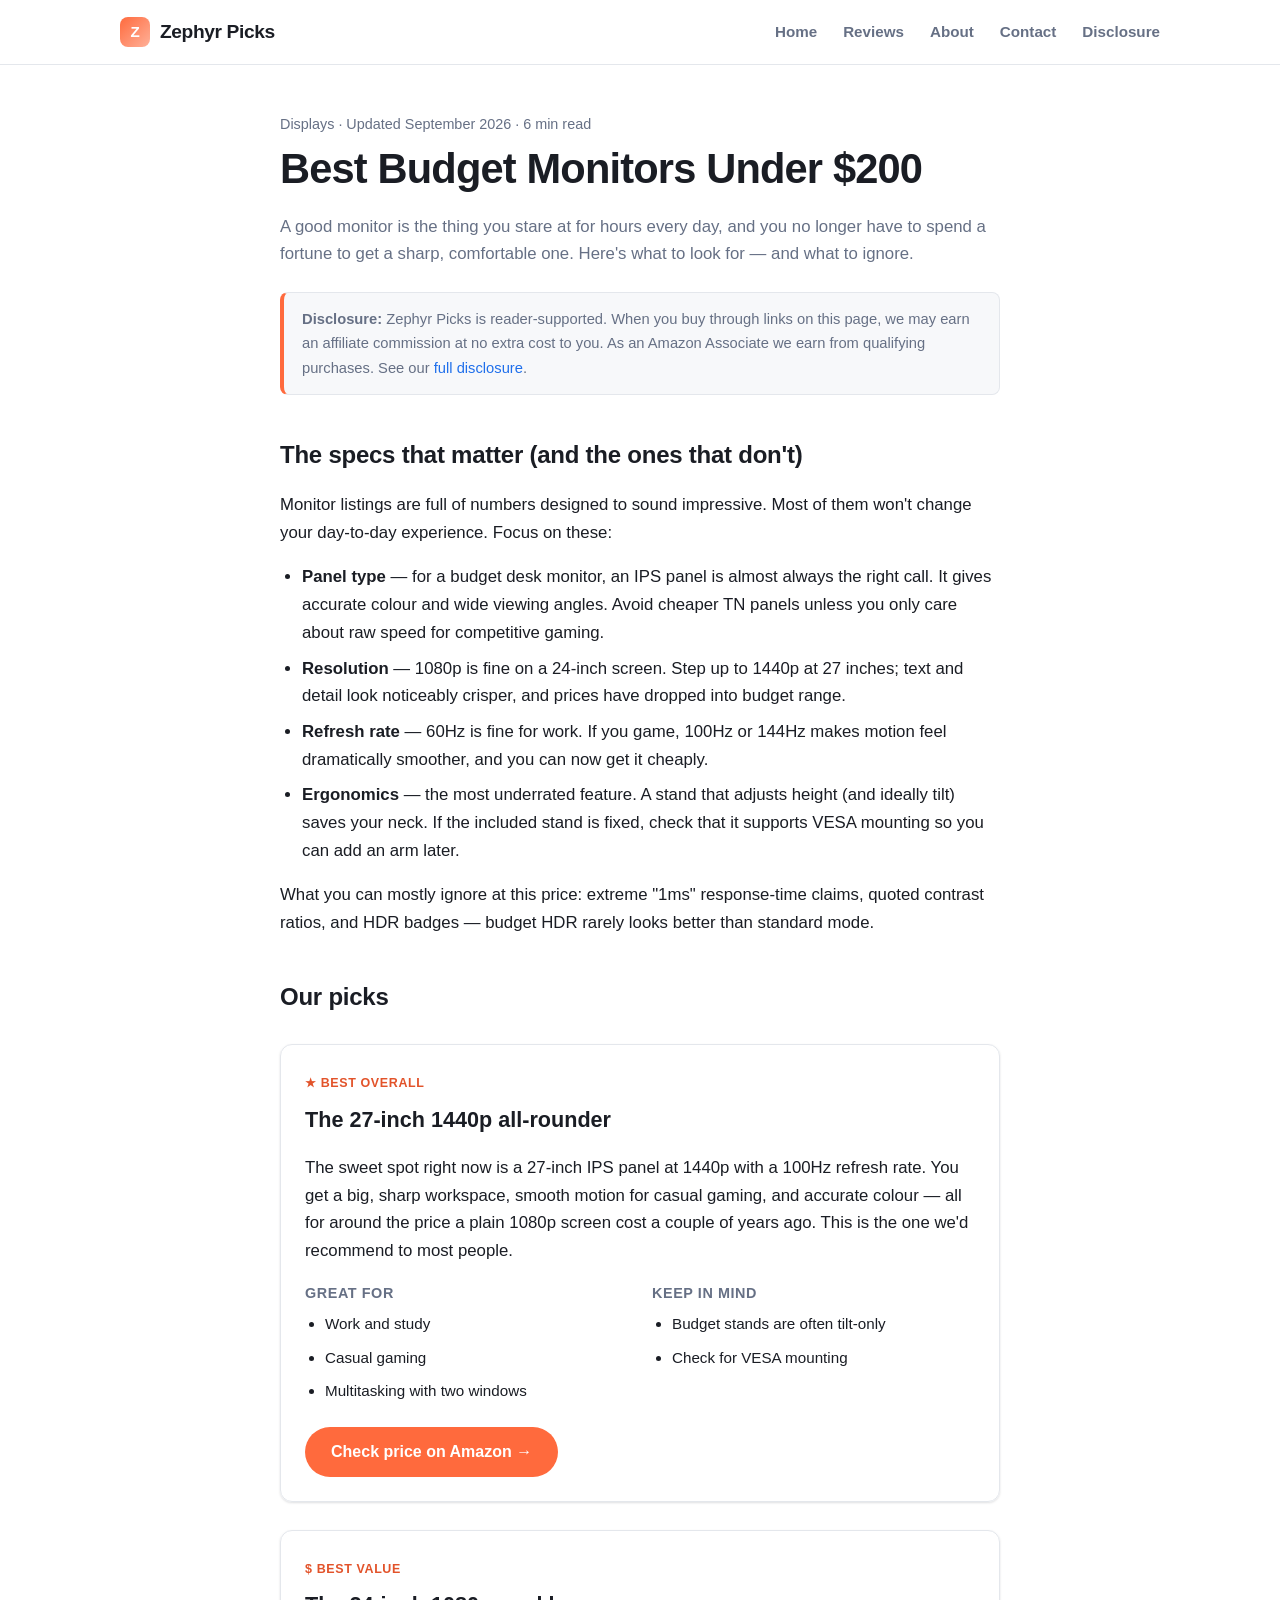
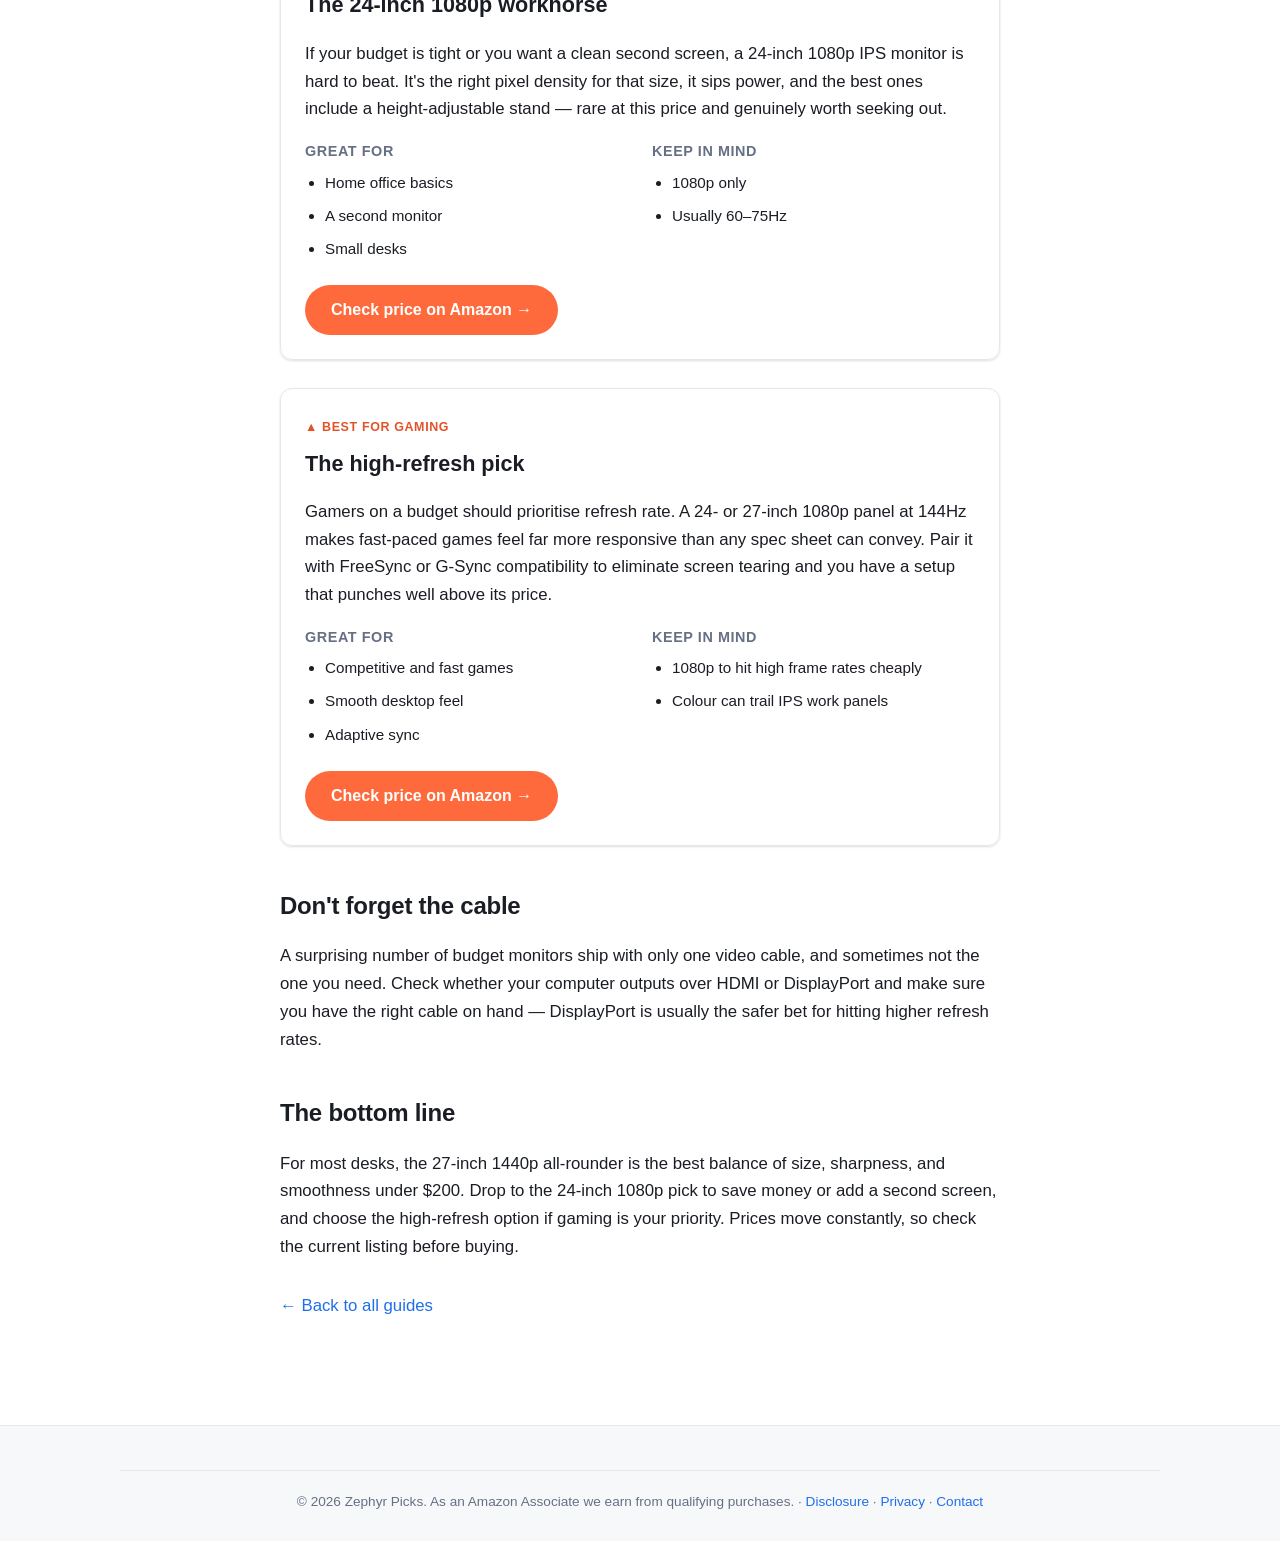
==== best-budget-monitors.html @ 958b2ff9 "Add best budget monitors guide under $200" ====
<!DOCTYPE html>
<html lang="en">
<head>
<meta charset="UTF-8">
<meta name="viewport" content="width=device-width, initial-scale=1.0">
<title>Best Budget Monitors Under $200 — Zephyr Picks</title>
<meta name="description" content="How to pick a budget monitor without regret: panel type, resolution, refresh rate, and ergonomics, plus a top pick, a value pick, and an upgrade pick.">
<link rel="stylesheet" href="style.css">
<link rel="icon" href="data:image/svg+xml,<svg xmlns='http://www.w3.org/2000/svg' viewBox='0 0 100 100'><rect width='100' height='100' rx='22' fill='%23ff6a3d'/><text x='50' y='70' font-size='60' text-anchor='middle' fill='white' font-family='sans-serif' font-weight='bold'>Z</text></svg>">
</head>
<body>
<header class="site-header">
  <div class="container nav">
    <a href="index.html" class="brand"><span class="logo">Z</span> Zephyr Picks</a>
    <button class="nav-toggle" aria-label="Menu" onclick="document.getElementById('nav').classList.toggle('open')">&#9776;</button>
    <nav class="nav-links" id="nav">
      <a href="index.html">Home</a>
      <a href="best-wireless-earbuds.html">Reviews</a>
      <a href="about.html">About</a>
      <a href="contact.html">Contact</a>
      <a href="disclosure.html">Disclosure</a>
    </nav>
  </div>
</header>

<article class="article">
  <div class="meta">Displays · Updated September 2026 · 6 min read</div>
  <h1>Best Budget Monitors Under $200</h1>
  <p class="lede">A good monitor is the thing you stare at for hours every day, and you no longer have to spend a fortune to get a sharp, comfortable one. Here's what to look for — and what to ignore.</p>

  <div class="disclosure-box">
    <strong>Disclosure:</strong> Zephyr Picks is reader-supported. When you buy through links on this page, we may earn an affiliate commission at no extra cost to you. As an Amazon Associate we earn from qualifying purchases. See our <a href="disclosure.html">full disclosure</a>.
  </div>

  <h2>The specs that matter (and the ones that don't)</h2>
  <p>Monitor listings are full of numbers designed to sound impressive. Most of them won't change your day-to-day experience. Focus on these:</p>
  <ul>
    <li><strong>Panel type</strong> — for a budget desk monitor, an IPS panel is almost always the right call. It gives accurate colour and wide viewing angles. Avoid cheaper TN panels unless you only care about raw speed for competitive gaming.</li>
    <li><strong>Resolution</strong> — 1080p is fine on a 24-inch screen. Step up to 1440p at 27 inches; text and detail look noticeably crisper, and prices have dropped into budget range.</li>
    <li><strong>Refresh rate</strong> — 60Hz is fine for work. If you game, 100Hz or 144Hz makes motion feel dramatically smoother, and you can now get it cheaply.</li>
    <li><strong>Ergonomics</strong> — the most underrated feature. A stand that adjusts height (and ideally tilt) saves your neck. If the included stand is fixed, check that it supports VESA mounting so you can add an arm later.</li>
  </ul>
  <p>What you can mostly ignore at this price: extreme "1ms" response-time claims, quoted contrast ratios, and HDR badges — budget HDR rarely looks better than standard mode.</p>

  <h2>Our picks</h2>

  <div class="pick">
    <span class="award">★ Best overall</span>
    <h3>The 27-inch 1440p all-rounder</h3>
    <p>The sweet spot right now is a 27-inch IPS panel at 1440p with a 100Hz refresh rate. You get a big, sharp workspace, smooth motion for casual gaming, and accurate colour — all for around the price a plain 1080p screen cost a couple of years ago. This is the one we'd recommend to most people.</p>
    <div class="verdict">
      <div><h4>Great for</h4><ul><li>Work and study</li><li>Casual gaming</li><li>Multitasking with two windows</li></ul></div>
      <div><h4>Keep in mind</h4><ul><li>Budget stands are often tilt-only</li><li>Check for VESA mounting</li></ul></div>
    </div>
    <a class="btn" href="https://www.amazon.com/s?k=27+inch+1440p+monitor" rel="nofollow sponsored" target="_blank">Check price on Amazon →</a>
  </div>

  <div class="pick">
    <span class="award">$ Best value</span>
    <h3>The 24-inch 1080p workhorse</h3>
    <p>If your budget is tight or you want a clean second screen, a 24-inch 1080p IPS monitor is hard to beat. It's the right pixel density for that size, it sips power, and the best ones include a height-adjustable stand — rare at this price and genuinely worth seeking out.</p>
    <div class="verdict">
      <div><h4>Great for</h4><ul><li>Home office basics</li><li>A second monitor</li><li>Small desks</li></ul></div>
      <div><h4>Keep in mind</h4><ul><li>1080p only</li><li>Usually 60–75Hz</li></ul></div>
    </div>
    <a class="btn" href="https://www.amazon.com/s?k=24+inch+1080p+ips+monitor" rel="nofollow sponsored" target="_blank">Check price on Amazon →</a>
  </div>

  <div class="pick">
    <span class="award">▲ Best for gaming</span>
    <h3>The high-refresh pick</h3>
    <p>Gamers on a budget should prioritise refresh rate. A 24- or 27-inch 1080p panel at 144Hz makes fast-paced games feel far more responsive than any spec sheet can convey. Pair it with FreeSync or G-Sync compatibility to eliminate screen tearing and you have a setup that punches well above its price.</p>
    <div class="verdict">
      <div><h4>Great for</h4><ul><li>Competitive and fast games</li><li>Smooth desktop feel</li><li>Adaptive sync</li></ul></div>
      <div><h4>Keep in mind</h4><ul><li>1080p to hit high frame rates cheaply</li><li>Colour can trail IPS work panels</li></ul></div>
    </div>
    <a class="btn" href="https://www.amazon.com/s?k=144hz+gaming+monitor" rel="nofollow sponsored" target="_blank">Check price on Amazon →</a>
  </div>

  <h2>Don't forget the cable</h2>
  <p>A surprising number of budget monitors ship with only one video cable, and sometimes not the one you need. Check whether your computer outputs over HDMI or DisplayPort and make sure you have the right cable on hand — DisplayPort is usually the safer bet for hitting higher refresh rates.</p>

  <h2>The bottom line</h2>
  <p>For most desks, the 27-inch 1440p all-rounder is the best balance of size, sharpness, and smoothness under $200. Drop to the 24-inch 1080p pick to save money or add a second screen, and choose the high-refresh option if gaming is your priority. Prices move constantly, so check the current listing before buying.</p>

  <p style="margin-top:32px;"><a href="index.html">← Back to all guides</a></p>
</article>

<footer class="site-footer">
  <div class="container">
    <div class="footer-bottom">
      © 2026 Zephyr Picks. As an Amazon Associate we earn from qualifying purchases. ·
      <a href="disclosure.html">Disclosure</a> · <a href="privacy.html">Privacy</a> · <a href="contact.html">Contact</a>
    </div>
  </div>
</footer>
</body>
</html>
---- style.css ----
:root {
  --bg: #ffffff;
  --surface: #f7f8fa;
  --border: #e4e7ec;
  --text: #1a1d24;
  --muted: #667085;
  --accent: #ff6a3d;
  --accent-dark: #e2532a;
  --link: #1f6feb;
  --radius: 12px;
  --shadow: 0 1px 3px rgba(16, 24, 40, 0.08), 0 1px 2px rgba(16, 24, 40, 0.06);
  --max: 1080px;
  --font: -apple-system, BlinkMacSystemFont, "Segoe UI", Roboto, Helvetica, Arial, sans-serif;
}

* { box-sizing: border-box; }

html { scroll-behavior: smooth; }

body {
  margin: 0;
  font-family: var(--font);
  color: var(--text);
  background: var(--bg);
  line-height: 1.65;
  -webkit-font-smoothing: antialiased;
}

a { color: var(--link); text-decoration: none; }
a:hover { text-decoration: underline; }

img { max-width: 100%; display: block; }

.container { width: 100%; max-width: var(--max); margin: 0 auto; padding: 0 20px; }

/* Header */
.site-header {
  position: sticky;
  top: 0;
  z-index: 50;
  background: rgba(255, 255, 255, 0.92);
  backdrop-filter: saturate(180%) blur(8px);
  border-bottom: 1px solid var(--border);
}
.nav {
  display: flex;
  align-items: center;
  justify-content: space-between;
  height: 64px;
}
.brand {
  display: flex;
  align-items: center;
  gap: 10px;
  font-weight: 800;
  font-size: 1.2rem;
  color: var(--text);
  letter-spacing: -0.02em;
}
.brand:hover { text-decoration: none; }
.brand .logo {
  width: 30px; height: 30px;
  border-radius: 8px;
  background: linear-gradient(135deg, var(--accent), #ffb199);
  display: grid; place-items: center;
  color: #fff; font-weight: 800; font-size: 0.95rem;
}
.nav-links { display: flex; gap: 26px; align-items: center; }
.nav-links a { color: var(--muted); font-weight: 600; font-size: 0.95rem; }
.nav-links a:hover { color: var(--text); text-decoration: none; }
.nav-toggle { display: none; background: none; border: 0; cursor: pointer; font-size: 1.5rem; color: var(--text); }

/* Hero */
.hero {
  background: linear-gradient(180deg, var(--surface), #fff);
  padding: 72px 0 56px;
  text-align: center;
  border-bottom: 1px solid var(--border);
}
.hero h1 {
  font-size: clamp(2rem, 5vw, 3.1rem);
  line-height: 1.1;
  letter-spacing: -0.03em;
  margin: 0 0 16px;
}
.hero p { font-size: 1.15rem; color: var(--muted); max-width: 620px; margin: 0 auto 28px; }
.pill {
  display: inline-block;
  background: #fff;
  border: 1px solid var(--border);
  color: var(--accent-dark);
  font-weight: 700;
  font-size: 0.8rem;
  letter-spacing: 0.04em;
  text-transform: uppercase;
  padding: 6px 14px;
  border-radius: 999px;
  margin-bottom: 20px;
}

.btn {
  display: inline-block;
  background: var(--accent);
  color: #fff;
  font-weight: 700;
  padding: 12px 26px;
  border-radius: 999px;
  transition: background 0.15s ease;
}
.btn:hover { background: var(--accent-dark); text-decoration: none; }
.btn-ghost { background: #fff; color: var(--text); border: 1px solid var(--border); }
.btn-ghost:hover { background: var(--surface); }

/* Sections */
section { padding: 56px 0; }
.section-head { text-align: center; margin-bottom: 40px; }
.section-head h2 { font-size: 1.9rem; letter-spacing: -0.02em; margin: 0 0 8px; }
.section-head p { color: var(--muted); margin: 0; }

/* Card grid */
.grid { display: grid; grid-template-columns: repeat(3, 1fr); gap: 24px; }
.card {
  background: #fff;
  border: 1px solid var(--border);
  border-radius: var(--radius);
  overflow: hidden;
  box-shadow: var(--shadow);
  transition: transform 0.15s ease, box-shadow 0.15s ease;
  display: flex;
  flex-direction: column;
}
.card:hover { transform: translateY(-3px); box-shadow: 0 10px 24px rgba(16,24,40,0.10); }
.card .thumb { height: 160px; display: grid; place-items: center; font-size: 3rem; }
.card .body { padding: 20px; flex: 1; display: flex; flex-direction: column; }
.card .tag { font-size: 0.75rem; font-weight: 700; text-transform: uppercase; letter-spacing: 0.05em; color: var(--accent-dark); margin-bottom: 8px; }
.card h3 { margin: 0 0 8px; font-size: 1.15rem; letter-spacing: -0.01em; }
.card h3 a { color: var(--text); }
.card p { color: var(--muted); font-size: 0.95rem; margin: 0 0 16px; flex: 1; }
.card .read { font-weight: 700; color: var(--link); font-size: 0.9rem; }

/* Article */
.article { max-width: 760px; margin: 0 auto; padding: 48px 20px; }
.article .meta { color: var(--muted); font-size: 0.9rem; margin-bottom: 8px; }
.article h1 { font-size: clamp(1.8rem, 4vw, 2.6rem); line-height: 1.15; letter-spacing: -0.02em; margin: 0 0 20px; }
.article h2 { font-size: 1.5rem; margin: 40px 0 14px; letter-spacing: -0.01em; }
.article h3 { font-size: 1.2rem; margin: 28px 0 10px; }
.article p, .article li { font-size: 1.05rem; }
.article ul { padding-left: 22px; }
.article li { margin-bottom: 8px; }

.lede { font-size: 1.2rem; color: var(--muted); }

.disclosure-box {
  background: var(--surface);
  border: 1px solid var(--border);
  border-left: 4px solid var(--accent);
  border-radius: 8px;
  padding: 14px 18px;
  font-size: 0.92rem;
  color: var(--muted);
  margin: 24px 0;
}

/* Pick block */
.pick {
  border: 1px solid var(--border);
  border-radius: var(--radius);
  padding: 24px;
  margin: 28px 0;
  box-shadow: var(--shadow);
}
.pick .award { font-size: 0.78rem; font-weight: 700; text-transform: uppercase; letter-spacing: 0.05em; color: var(--accent-dark); }
.pick h3 { margin: 6px 0 10px; font-size: 1.35rem; }
.pick .verdict { display: flex; flex-wrap: wrap; gap: 24px; margin: 16px 0; }
.pick .verdict div { flex: 1; min-width: 200px; }
.pick .verdict h4 { margin: 0 0 6px; font-size: 0.9rem; text-transform: uppercase; letter-spacing: 0.04em; color: var(--muted); }
.pick .verdict ul { margin: 0; padding-left: 20px; }
.pick .verdict li { font-size: 0.95rem; }

/* Content page */
.page { max-width: 760px; margin: 0 auto; padding: 48px 20px; }
.page h1 { font-size: 2.2rem; letter-spacing: -0.02em; margin: 0 0 20px; }
.page h2 { font-size: 1.4rem; margin: 32px 0 12px; }

/* Contact form */
.form { display: flex; flex-direction: column; gap: 16px; max-width: 520px; }
.form label { font-weight: 600; font-size: 0.95rem; }
.form input, .form textarea {
  width: 100%;
  padding: 12px 14px;
  border: 1px solid var(--border);
  border-radius: 8px;
  font-family: inherit;
  font-size: 1rem;
  margin-top: 6px;
}
.form textarea { min-height: 140px; resize: vertical; }

/* Footer */
.site-footer {
  background: var(--surface);
  border-top: 1px solid var(--border);
  padding: 44px 0 28px;
  margin-top: 40px;
}
.footer-grid { display: flex; flex-wrap: wrap; justify-content: space-between; gap: 30px; margin-bottom: 30px; }
.footer-grid .col h4 { font-size: 0.85rem; text-transform: uppercase; letter-spacing: 0.05em; color: var(--muted); margin: 0 0 12px; }
.footer-grid .col a { display: block; color: var(--text); font-size: 0.95rem; margin-bottom: 8px; }
.footer-brand { max-width: 280px; }
.footer-brand p { color: var(--muted); font-size: 0.92rem; }
.footer-bottom { border-top: 1px solid var(--border); padding-top: 20px; color: var(--muted); font-size: 0.85rem; text-align: center; }

@media (max-width: 820px) {
  .grid { grid-template-columns: 1fr 1fr; }
}
@media (max-width: 640px) {
  .grid { grid-template-columns: 1fr; }
  .nav-links {
    display: none;
    position: absolute;
    top: 64px; left: 0; right: 0;
    flex-direction: column;
    background: #fff;
    border-bottom: 1px solid var(--border);
    padding: 16px 20px;
    gap: 16px;
  }
  .nav-links.open { display: flex; }
  .nav-toggle { display: block; }
  .footer-grid { flex-direction: column; }
}
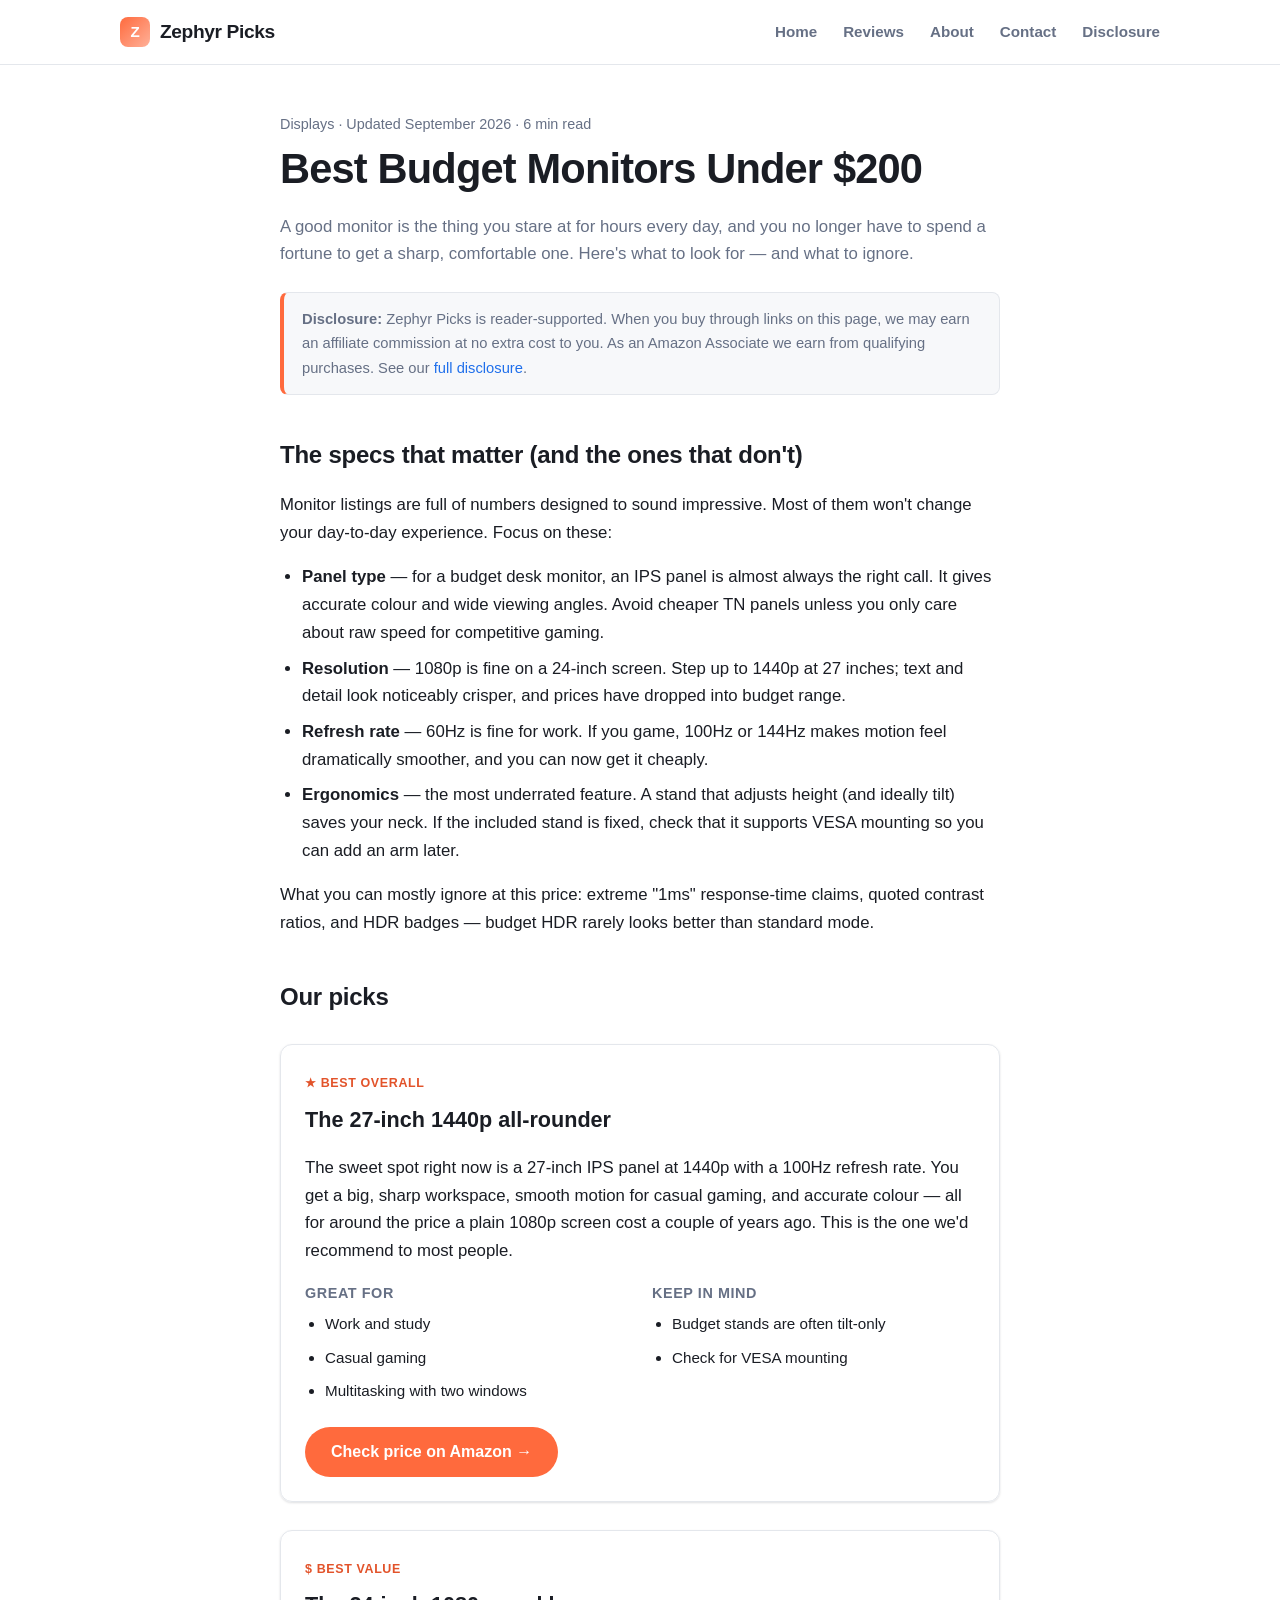
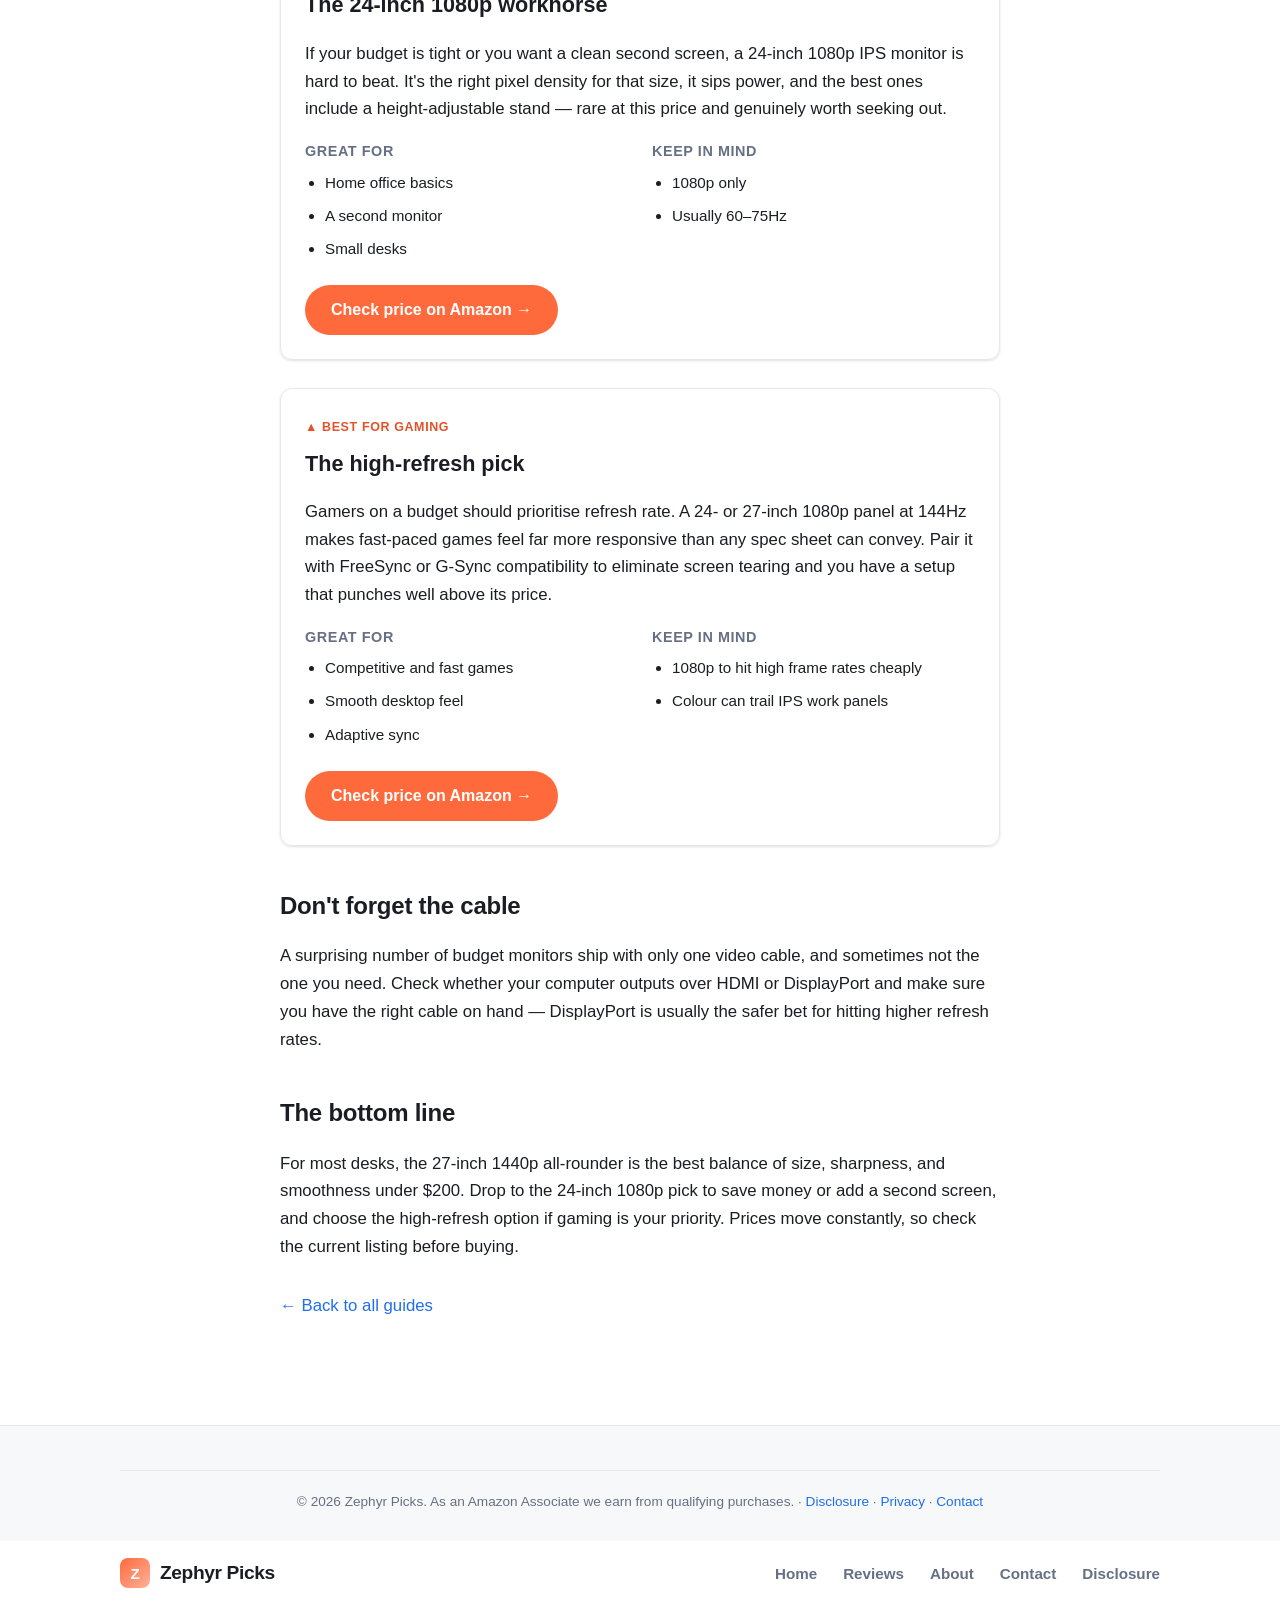
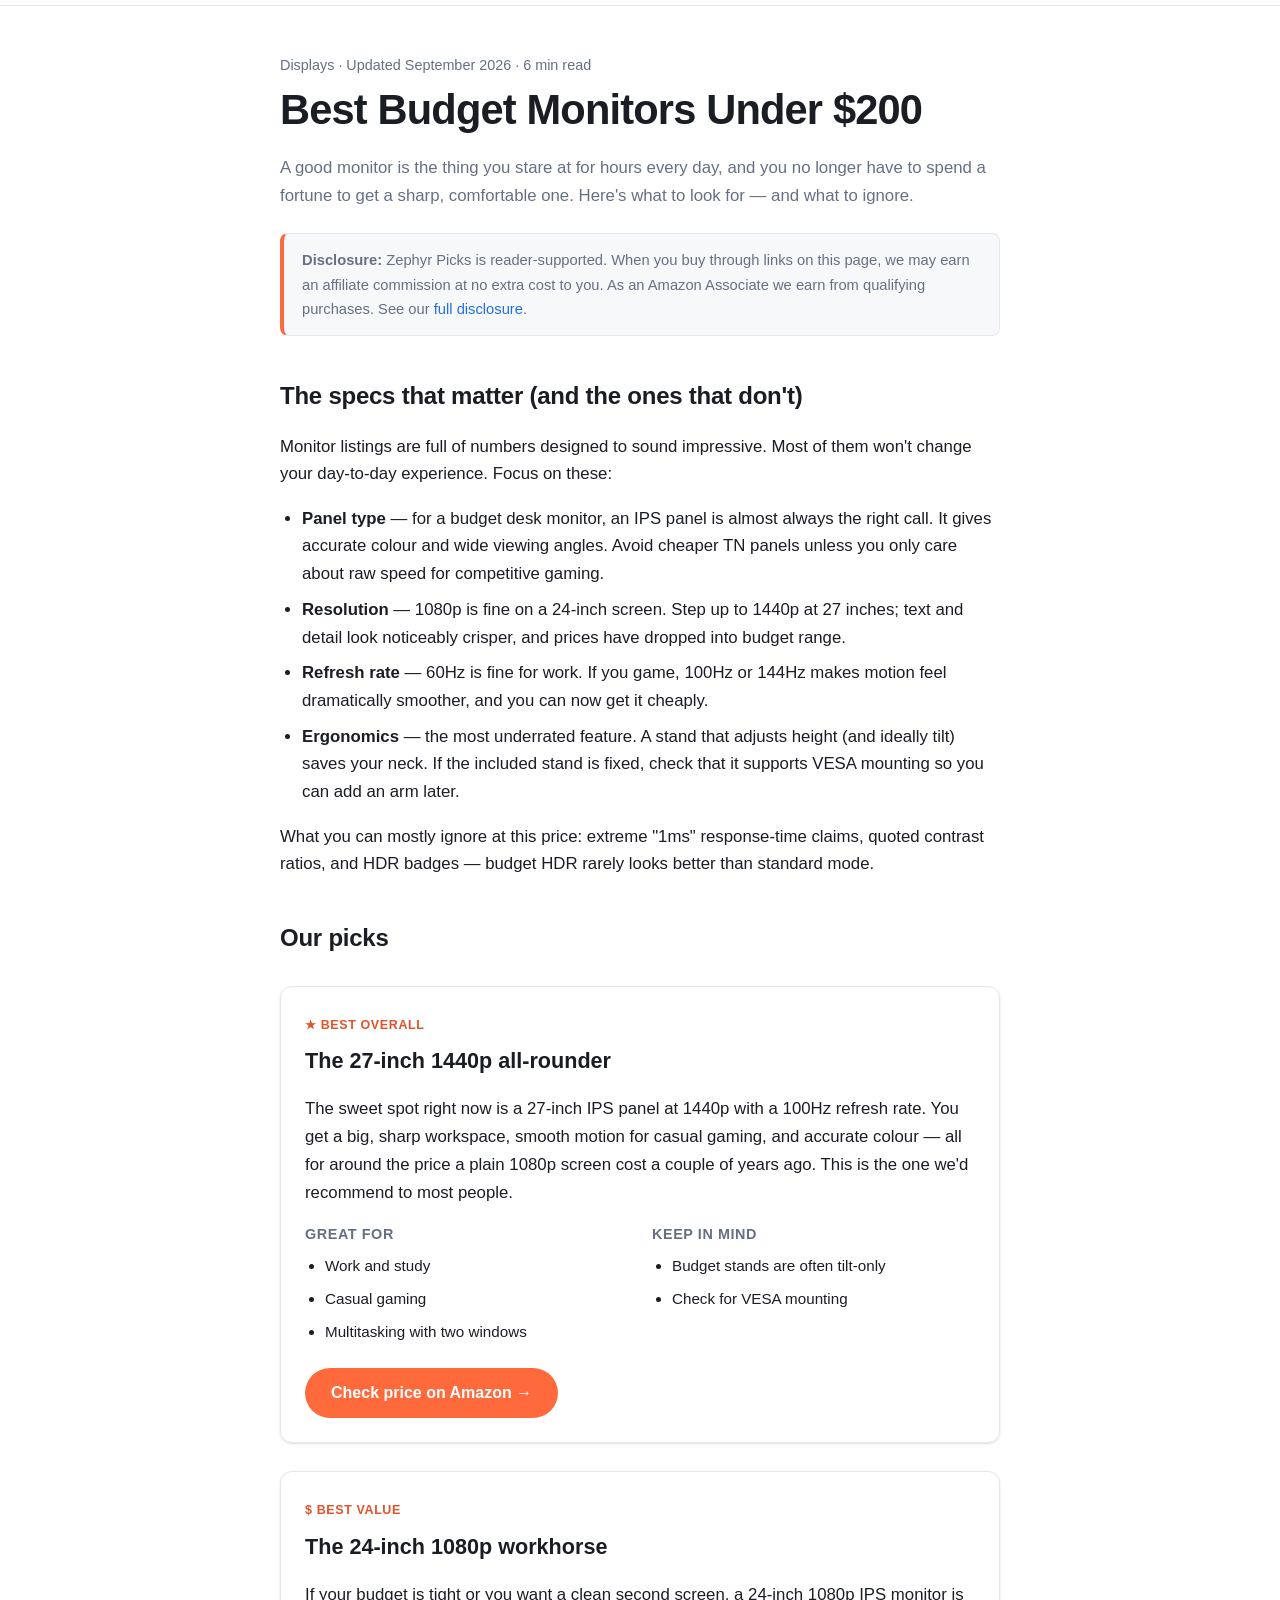
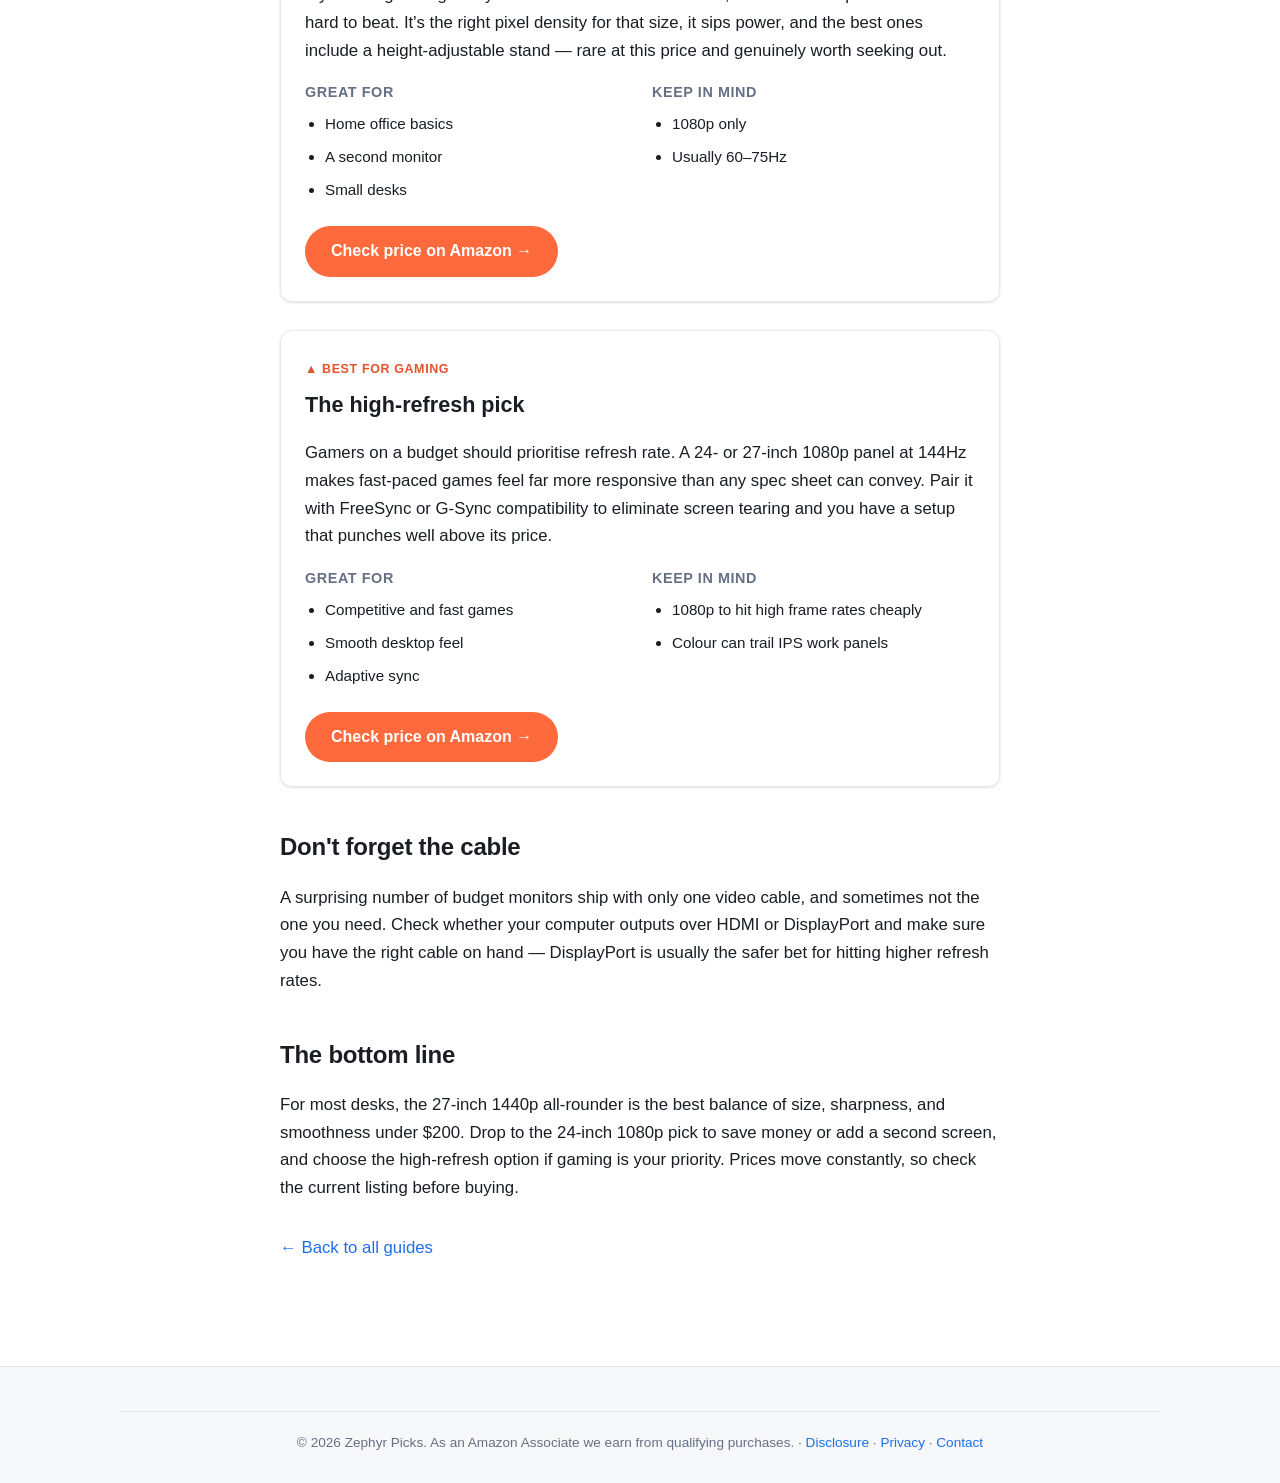
==== commit 8155e1b6: "Update best-budget-monitors.html" ====
--- a/best-budget-monitors.html
+++ b/best-budget-monitors.html
@@ -1,3 +1,101 @@
+<!DOCTYPE html>
+<html lang="en">
+<head>
+<meta charset="UTF-8">
+<meta name="viewport" content="width=device-width, initial-scale=1.0">
+<title>Best Budget Monitors Under $200 — Zephyr Picks</title>
+<meta name="description" content="How to pick a budget monitor without regret: panel type, resolution, refresh rate, and ergonomics, plus a top pick, a value pick, and an upgrade pick.">
+<link rel="stylesheet" href="style.css">
+<link rel="icon" href="data:image/svg+xml,<svg xmlns='http://www.w3.org/2000/svg' viewBox='0 0 100 100'><rect width='100' height='100' rx='22' fill='%23ff6a3d'/><text x='50' y='70' font-size='60' text-anchor='middle' fill='white' font-family='sans-serif' font-weight='bold'>Z</text></svg>">
+</head>
+<body>
+<header class="site-header">
+  <div class="container nav">
+    <a href="index.html" class="brand"><span class="logo">Z</span> Zephyr Picks</a>
+    <button class="nav-toggle" aria-label="Menu" onclick="document.getElementById('nav').classList.toggle('open')">&#9776;</button>
+    <nav class="nav-links" id="nav">
+      <a href="index.html">Home</a>
+      <a href="best-wireless-earbuds.html">Reviews</a>
+      <a href="about.html">About</a>
+      <a href="contact.html">Contact</a>
+      <a href="disclosure.html">Disclosure</a>
+    </nav>
+  </div>
+</header>
+
+<article class="article">
+  <div class="meta">Displays · Updated September 2026 · 6 min read</div>
+  <h1>Best Budget Monitors Under $200</h1>
+  <p class="lede">A good monitor is the thing you stare at for hours every day, and you no longer have to spend a fortune to get a sharp, comfortable one. Here's what to look for — and what to ignore.</p>
+
+  <div class="disclosure-box">
+    <strong>Disclosure:</strong> Zephyr Picks is reader-supported. When you buy through links on this page, we may earn an affiliate commission at no extra cost to you. As an Amazon Associate we earn from qualifying purchases. See our <a href="disclosure.html">full disclosure</a>.
+  </div>
+
+  <h2>The specs that matter (and the ones that don't)</h2>
+  <p>Monitor listings are full of numbers designed to sound impressive. Most of them won't change your day-to-day experience. Focus on these:</p>
+  <ul>
+    <li><strong>Panel type</strong> — for a budget desk monitor, an IPS panel is almost always the right call. It gives accurate colour and wide viewing angles. Avoid cheaper TN panels unless you only care about raw speed for competitive gaming.</li>
+    <li><strong>Resolution</strong> — 1080p is fine on a 24-inch screen. Step up to 1440p at 27 inches; text and detail look noticeably crisper, and prices have dropped into budget range.</li>
+    <li><strong>Refresh rate</strong> — 60Hz is fine for work. If you game, 100Hz or 144Hz makes motion feel dramatically smoother, and you can now get it cheaply.</li>
+    <li><strong>Ergonomics</strong> — the most underrated feature. A stand that adjusts height (and ideally tilt) saves your neck. If the included stand is fixed, check that it supports VESA mounting so you can add an arm later.</li>
+  </ul>
+  <p>What you can mostly ignore at this price: extreme "1ms" response-time claims, quoted contrast ratios, and HDR badges — budget HDR rarely looks better than standard mode.</p>
+
+  <h2>Our picks</h2>
+
+  <div class="pick">
+    <span class="award">★ Best overall</span>
+    <h3>The 27-inch 1440p all-rounder</h3>
+    <p>The sweet spot right now is a 27-inch IPS panel at 1440p with a 100Hz refresh rate. You get a big, sharp workspace, smooth motion for casual gaming, and accurate colour — all for around the price a plain 1080p screen cost a couple of years ago. This is the one we'd recommend to most people.</p>
+    <div class="verdict">
+      <div><h4>Great for</h4><ul><li>Work and study</li><li>Casual gaming</li><li>Multitasking with two windows</li></ul></div>
+      <div><h4>Keep in mind</h4><ul><li>Budget stands are often tilt-only</li><li>Check for VESA mounting</li></ul></div>
+    </div>
+    <a class="btn" href="https://www.amazon.com/s?k=27+inch+1440p+monitor&tag=zephyrpicks-20" rel="nofollow sponsored" target="_blank">Check price on Amazon →</a>
+  </div>
+
+  <div class="pick">
+    <span class="award">$ Best value</span>
+    <h3>The 24-inch 1080p workhorse</h3>
+    <p>If your budget is tight or you want a clean second screen, a 24-inch 1080p IPS monitor is hard to beat. It's the right pixel density for that size, it sips power, and the best ones include a height-adjustable stand — rare at this price and genuinely worth seeking out.</p>
+    <div class="verdict">
+      <div><h4>Great for</h4><ul><li>Home office basics</li><li>A second monitor</li><li>Small desks</li></ul></div>
+      <div><h4>Keep in mind</h4><ul><li>1080p only</li><li>Usually 60–75Hz</li></ul></div>
+    </div>
+    <a class="btn" href="https://www.amazon.com/s?k=24+inch+1080p+ips+monitor&tag=zephyrpicks-20" rel="nofollow sponsored" target="_blank">Check price on Amazon →</a>
+  </div>
+
+  <div class="pick">
+    <span class="award">▲ Best for gaming</span>
+    <h3>The high-refresh pick</h3>
+    <p>Gamers on a budget should prioritise refresh rate. A 24- or 27-inch 1080p panel at 144Hz makes fast-paced games feel far more responsive than any spec sheet can convey. Pair it with FreeSync or G-Sync compatibility to eliminate screen tearing and you have a setup that punches well above its price.</p>
+    <div class="verdict">
+      <div><h4>Great for</h4><ul><li>Competitive and fast games</li><li>Smooth desktop feel</li><li>Adaptive sync</li></ul></div>
+      <div><h4>Keep in mind</h4><ul><li>1080p to hit high frame rates cheaply</li><li>Colour can trail IPS work panels</li></ul></div>
+    </div>
+    <a class="btn" href="https://www.amazon.com/s?k=144hz+gaming+monitor&tag=zephyrpicks-20" rel="nofollow sponsored" target="_blank">Check price on Amazon →</a>
+  </div>
+
+  <h2>Don't forget the cable</h2>
+  <p>A surprising number of budget monitors ship with only one video cable, and sometimes not the one you need. Check whether your computer outputs over HDMI or DisplayPort and make sure you have the right cable on hand — DisplayPort is usually the safer bet for hitting higher refresh rates.</p>
+
+  <h2>The bottom line</h2>
+  <p>For most desks, the 27-inch 1440p all-rounder is the best balance of size, sharpness, and smoothness under $200. Drop to the 24-inch 1080p pick to save money or add a second screen, and choose the high-refresh option if gaming is your priority. Prices move constantly, so check the current listing before buying.</p>
+
+  <p style="margin-top:32px;"><a href="index.html">← Back to all guides</a></p>
+</article>
+
+<footer class="site-footer">
+  <div class="container">
+    <div class="footer-bottom">
+      © 2026 Zephyr Picks. As an Amazon Associate we earn from qualifying purchases. ·
+      <a href="disclosure.html">Disclosure</a> · <a href="privacy.html">Privacy</a> · <a href="contact.html">Contact</a>
+    </div>
+  </div>
+</footer>
+</body>
+</html>
 <!DOCTYPE html>
 <html lang="en">
 <head>
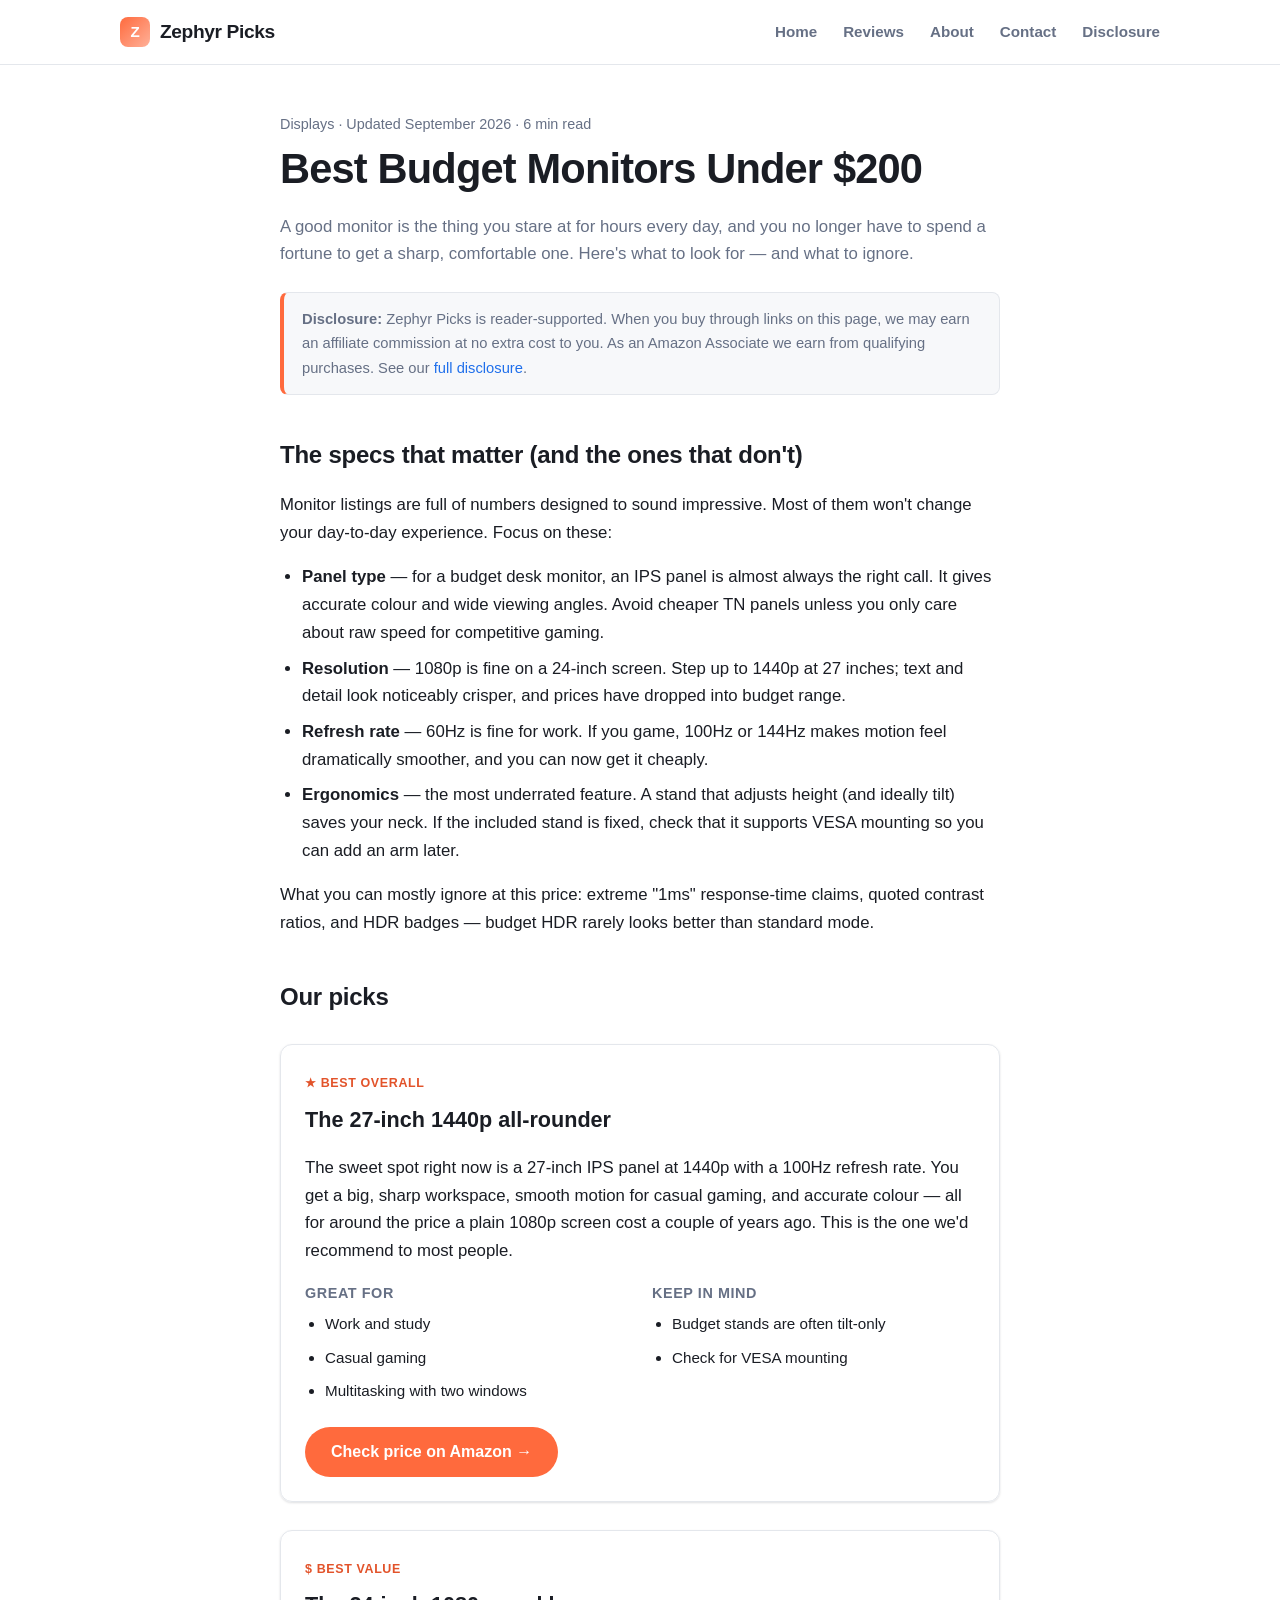
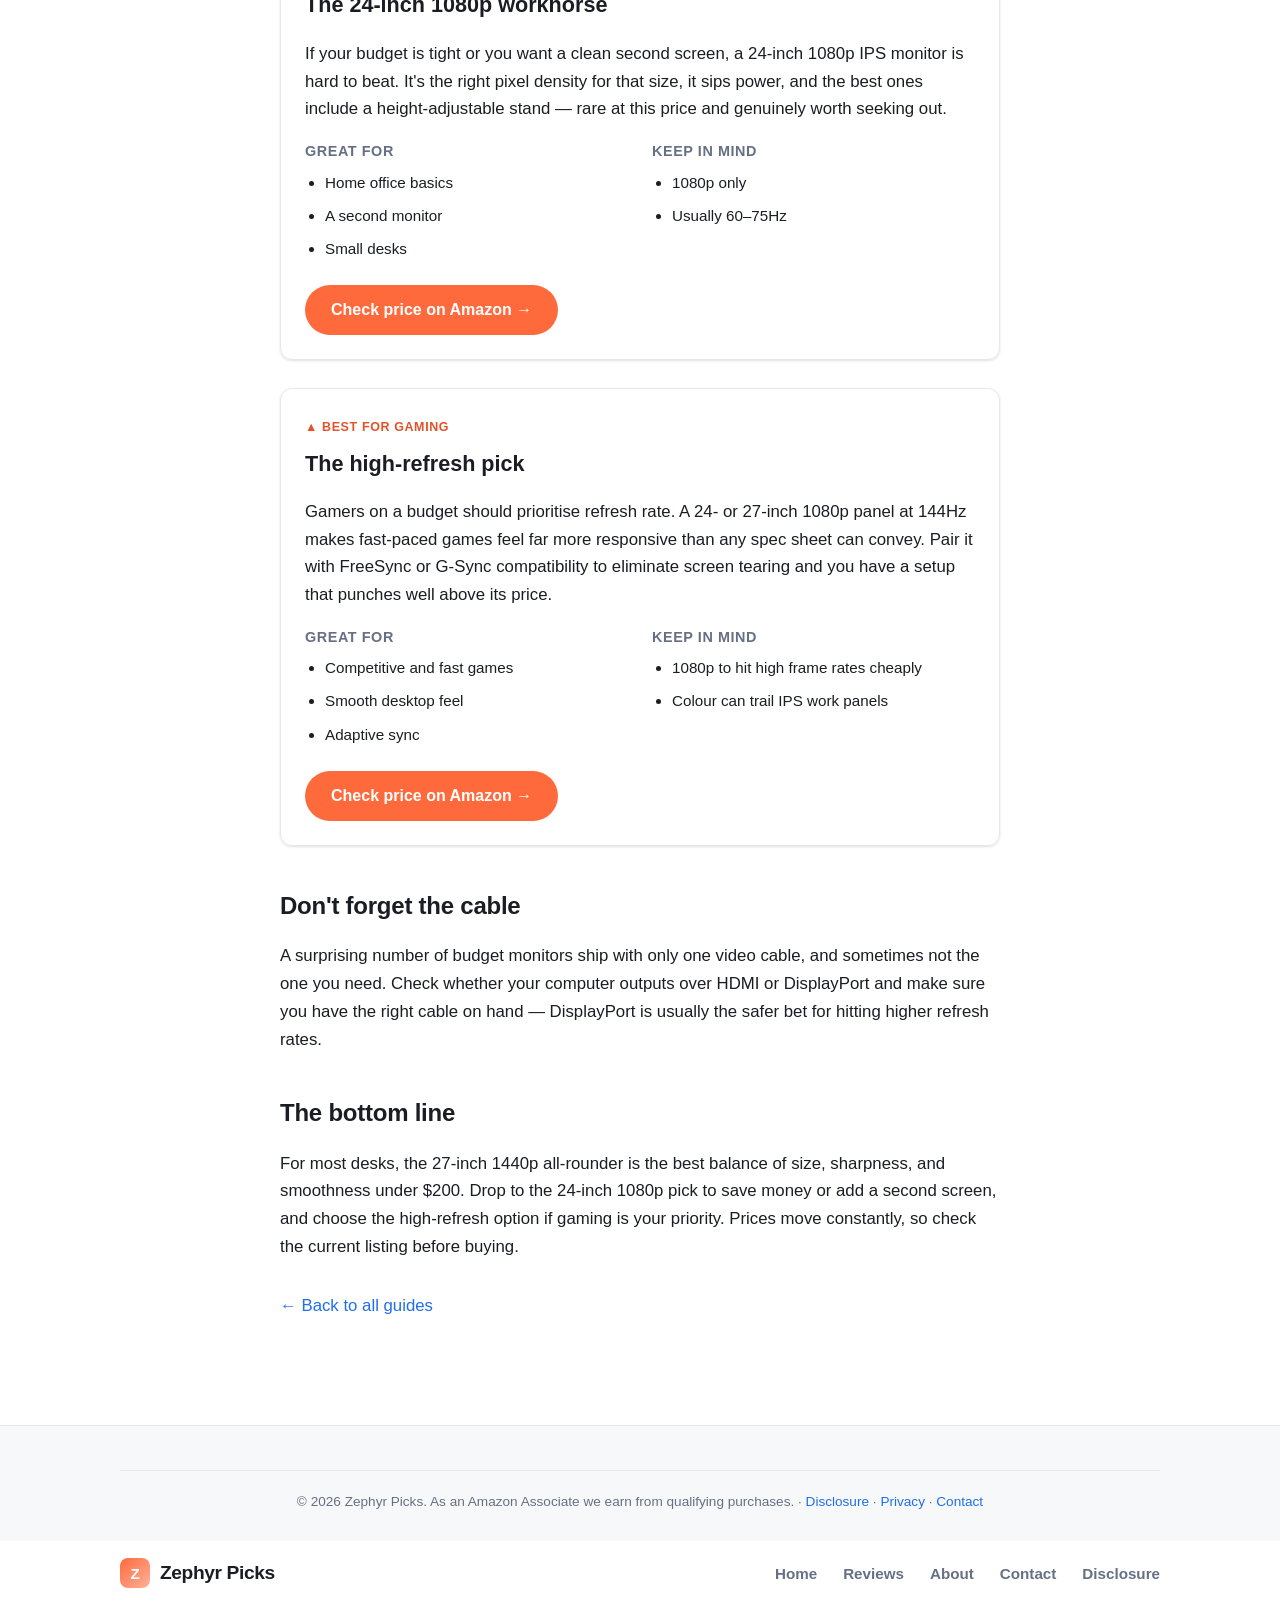
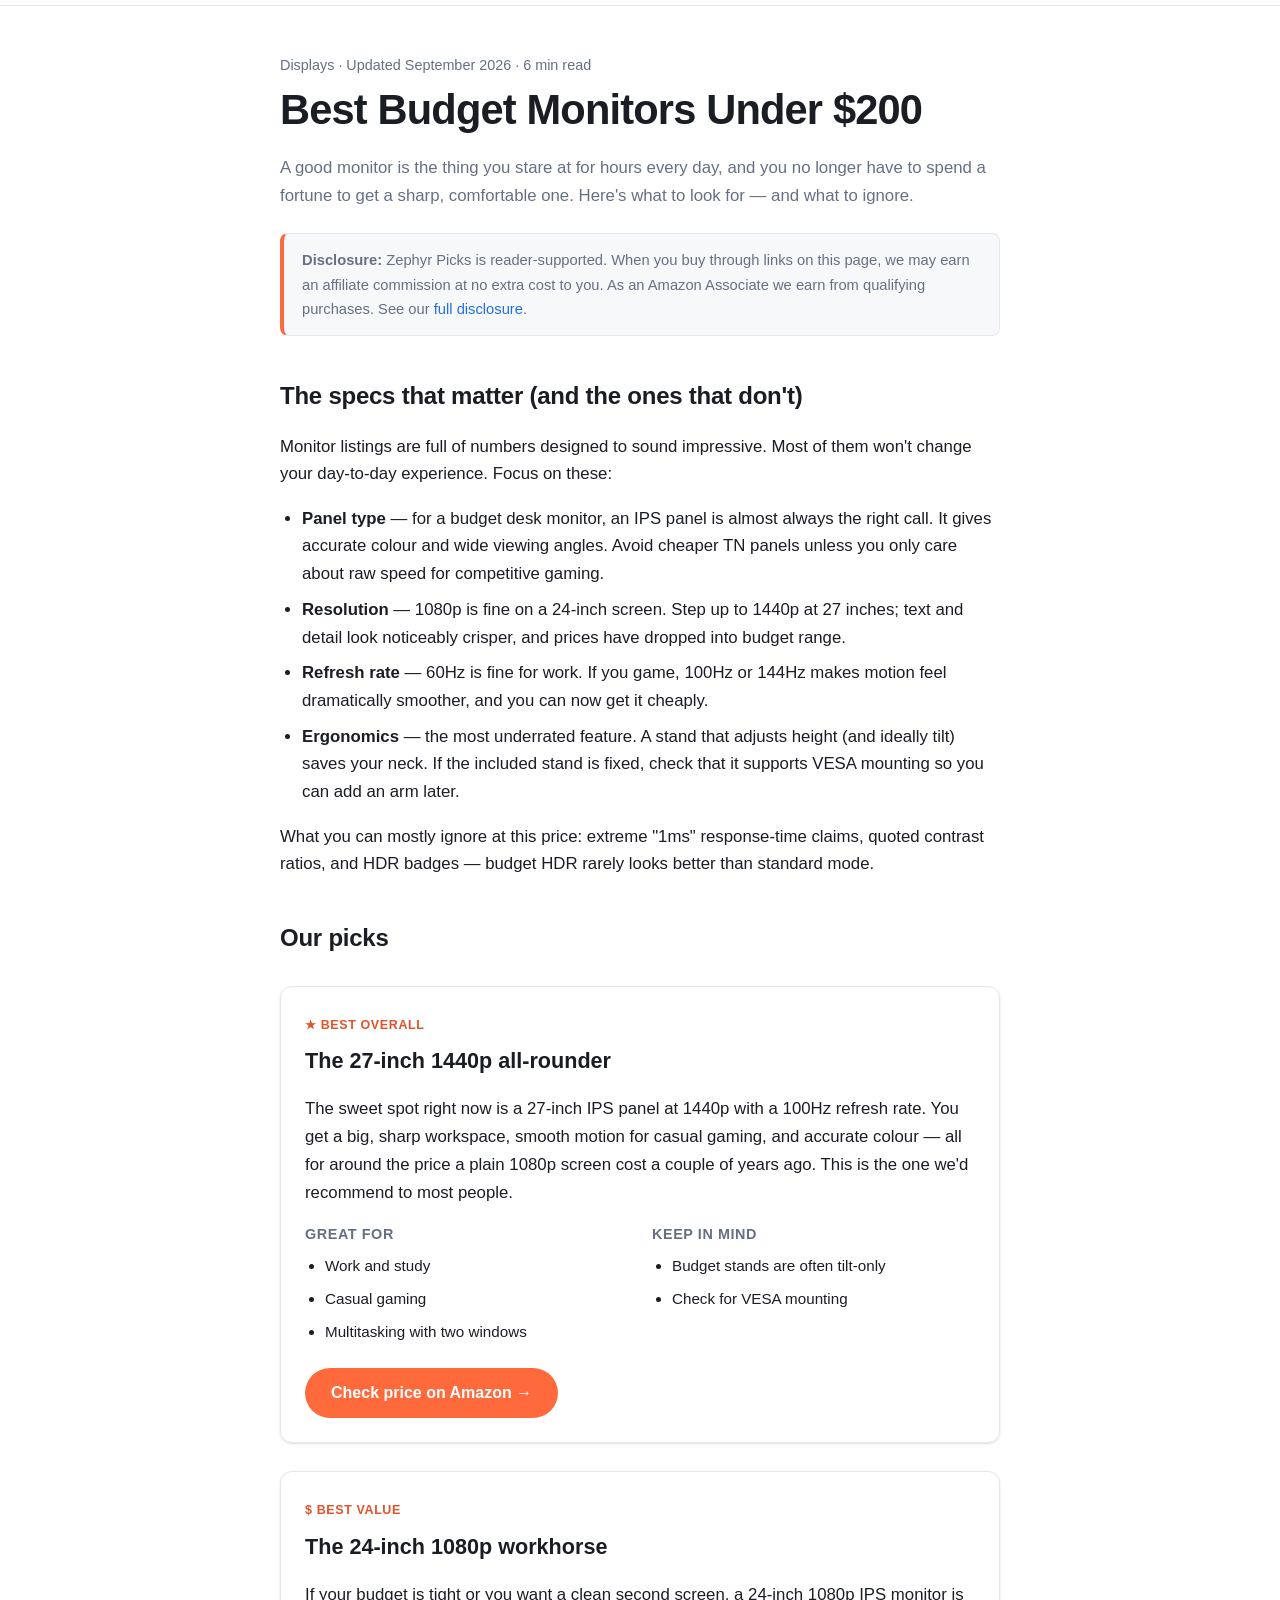
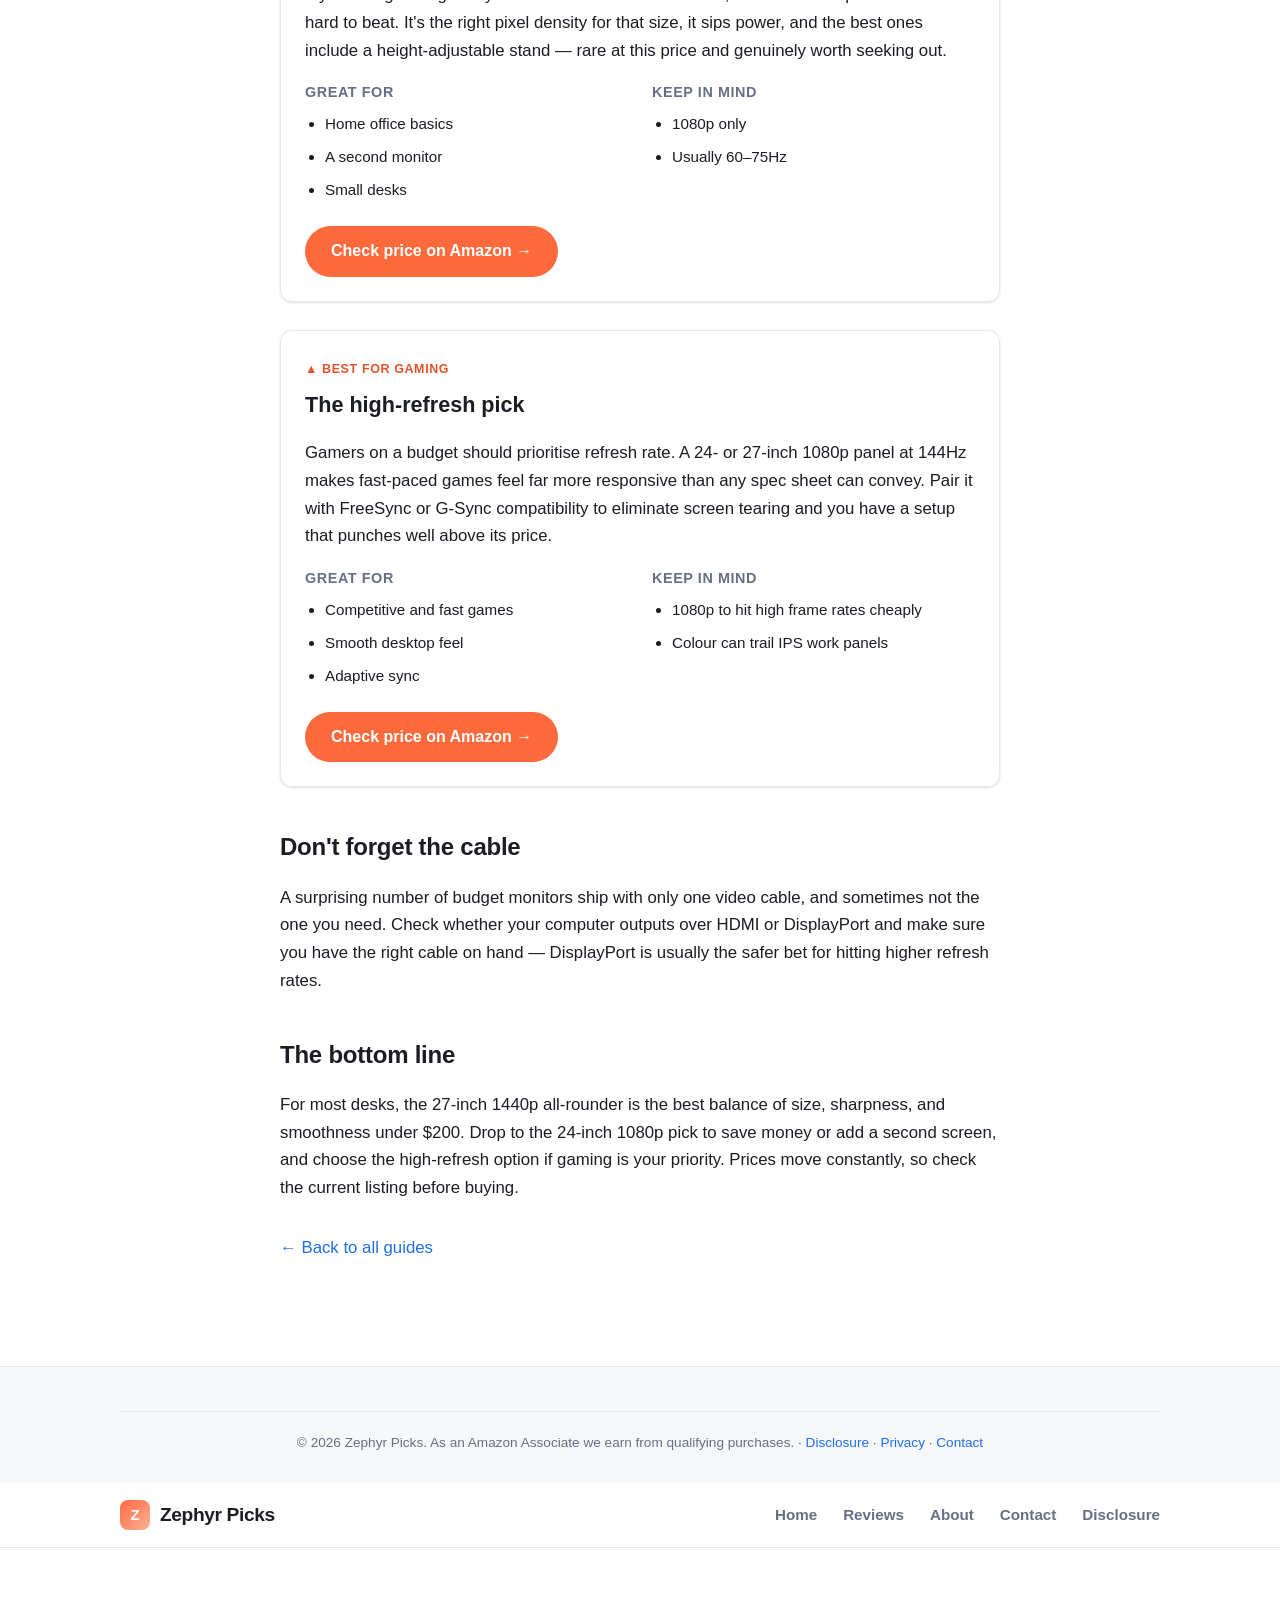
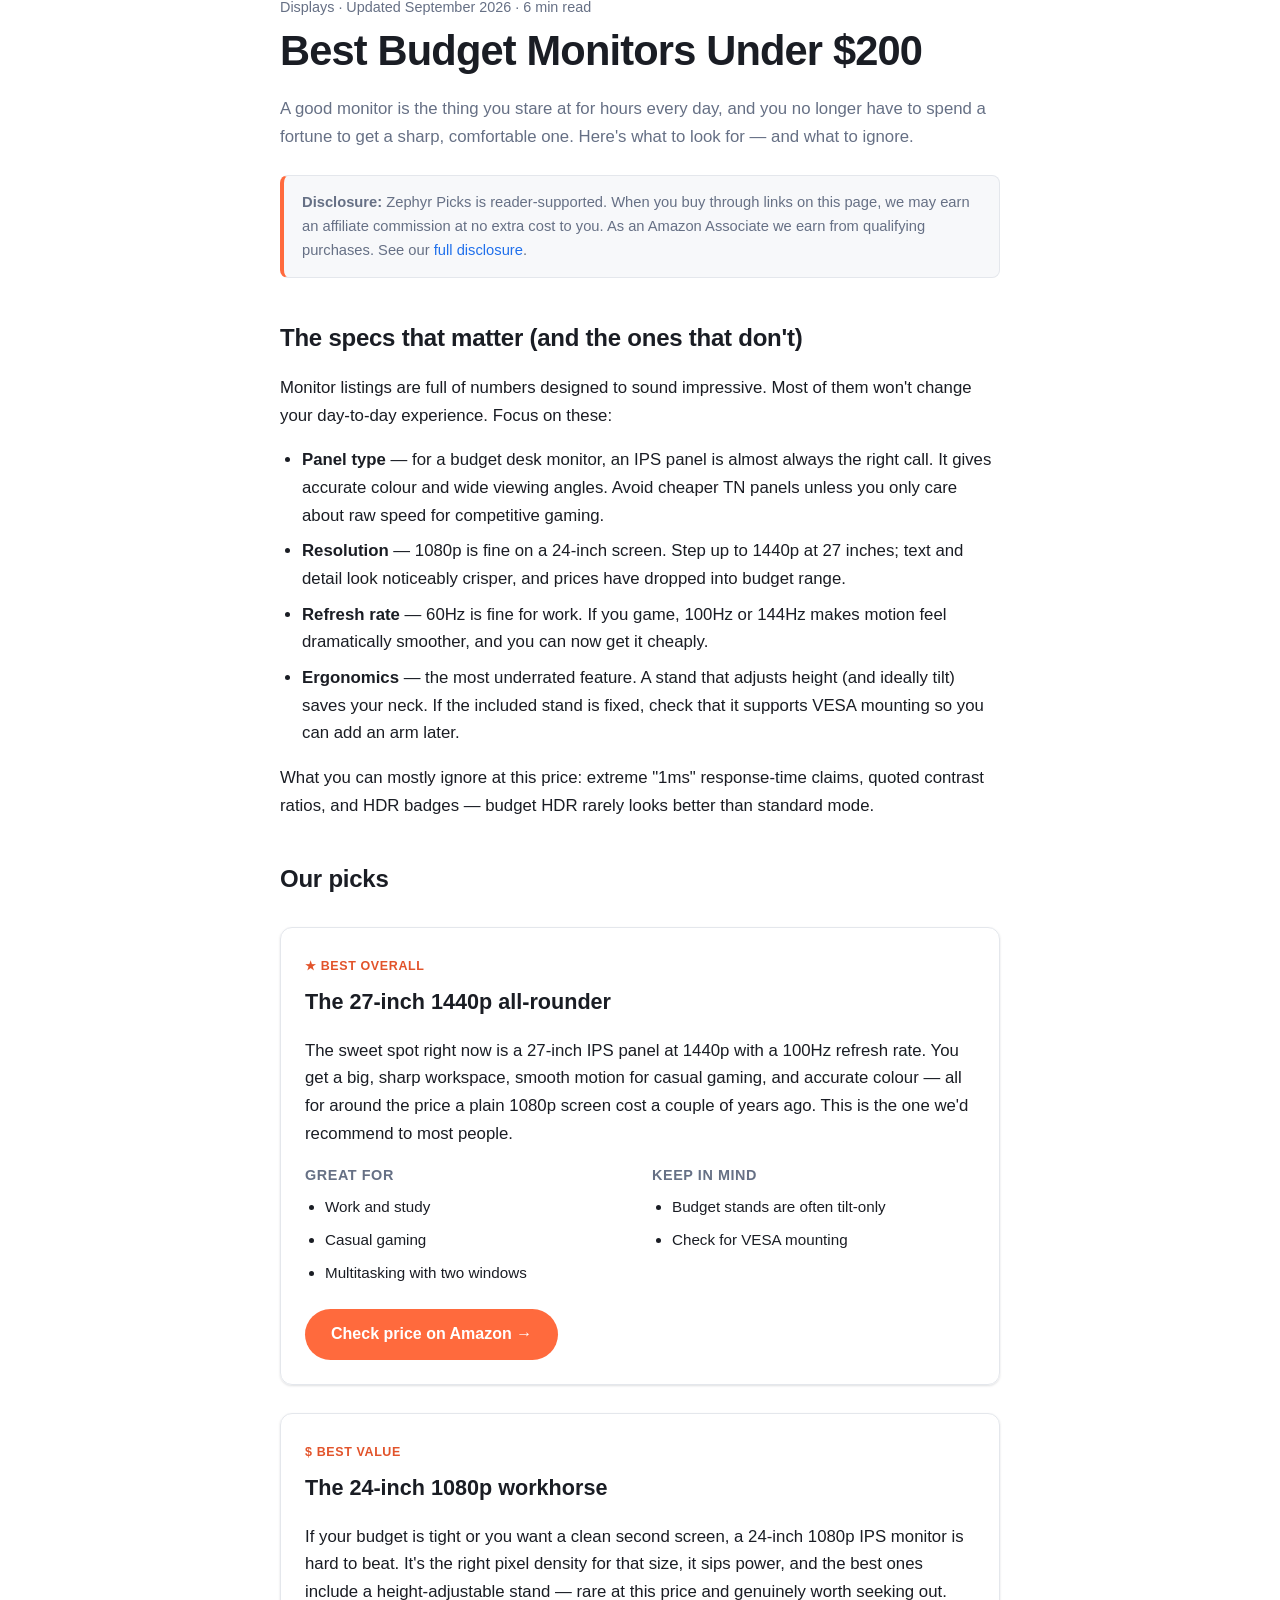
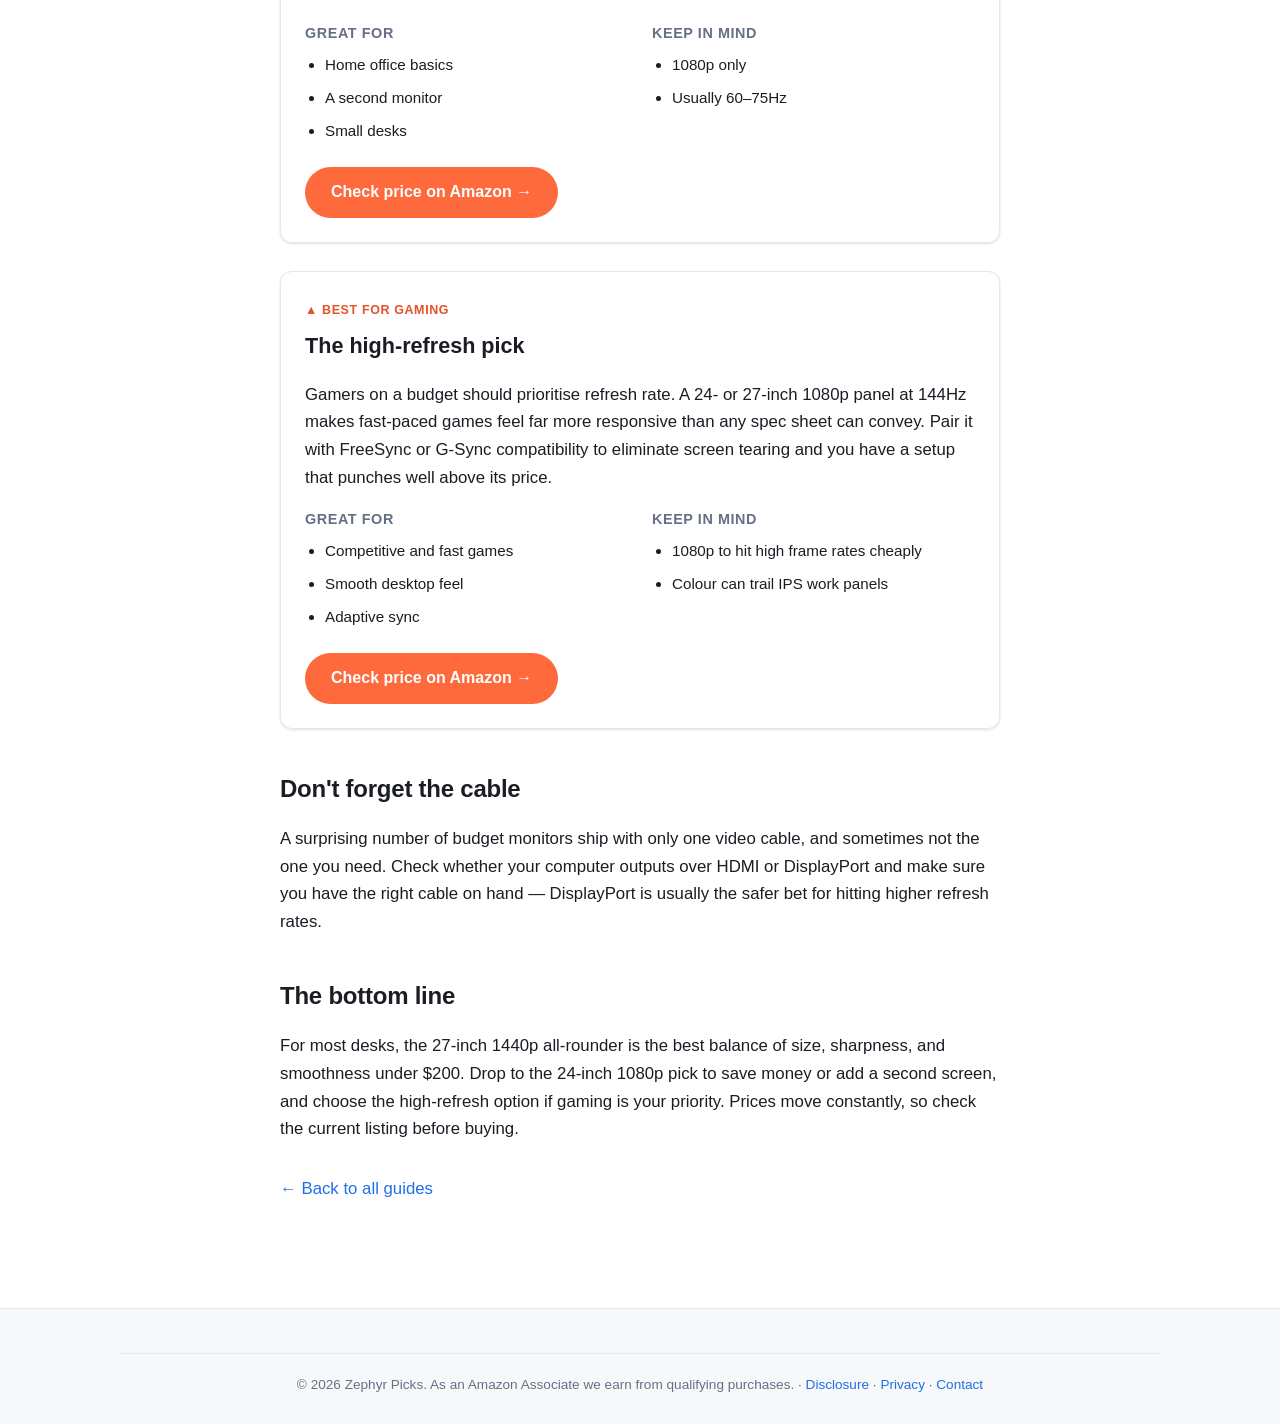
==== commit 2fb43ee4: "Include Amazon price check links for monitor picks Added links to Amazon for budget monitor recommen" ====
--- a/best-budget-monitors.html
+++ b/best-budget-monitors.html
@@ -150,7 +150,7 @@
       <div><h4>Great for</h4><ul><li>Work and study</li><li>Casual gaming</li><li>Multitasking with two windows</li></ul></div>
       <div><h4>Keep in mind</h4><ul><li>Budget stands are often tilt-only</li><li>Check for VESA mounting</li></ul></div>
     </div>
-    <a class="btn" href="https://www.amazon.com/s?k=27+inch+1440p+monitor" rel="nofollow sponsored" target="_blank">Check price on Amazon →</a>
+    <a class="btn" href="https://www.amazon.com/s?k=27+inch+1440p+monitor&tag=zephyrpicks-20" rel="nofollow sponsored" target="_blank">Check price on Amazon →</a>
   </div>
 
   <div class="pick">
@@ -161,7 +161,7 @@
       <div><h4>Great for</h4><ul><li>Home office basics</li><li>A second monitor</li><li>Small desks</li></ul></div>
       <div><h4>Keep in mind</h4><ul><li>1080p only</li><li>Usually 60–75Hz</li></ul></div>
     </div>
-    <a class="btn" href="https://www.amazon.com/s?k=24+inch+1080p+ips+monitor" rel="nofollow sponsored" target="_blank">Check price on Amazon →</a>
+    <a class="btn" href="https://www.amazon.com/s?k=24+inch+1080p+ips+monitor&tag=zephyrpicks-20" rel="nofollow sponsored" target="_blank">Check price on Amazon →</a>
   </div>
 
   <div class="pick">
@@ -172,7 +172,7 @@
       <div><h4>Great for</h4><ul><li>Competitive and fast games</li><li>Smooth desktop feel</li><li>Adaptive sync</li></ul></div>
       <div><h4>Keep in mind</h4><ul><li>1080p to hit high frame rates cheaply</li><li>Colour can trail IPS work panels</li></ul></div>
     </div>
-    <a class="btn" href="https://www.amazon.com/s?k=144hz+gaming+monitor" rel="nofollow sponsored" target="_blank">Check price on Amazon →</a>
+    <a class="btn" href="https://www.amazon.com/s?k=144hz+gaming+monitor&tag=zephyrpicks-20" rel="nofollow sponsored" target="_blank">Check price on Amazon →</a>
   </div>
 
   <h2>Don't forget the cable</h2>
@@ -194,3 +194,101 @@
 </footer>
 </body>
 </html>
+<!DOCTYPE html>
+<html lang="en">
+<head>
+<meta charset="UTF-8">
+<meta name="viewport" content="width=device-width, initial-scale=1.0">
+<title>Best Budget Monitors Under $200 — Zephyr Picks</title>
+<meta name="description" content="How to pick a budget monitor without regret: panel type, resolution, refresh rate, and ergonomics, plus a top pick, a value pick, and an upgrade pick.">
+<link rel="stylesheet" href="style.css">
+<link rel="icon" href="data:image/svg+xml,<svg xmlns='http://www.w3.org/2000/svg' viewBox='0 0 100 100'><rect width='100' height='100' rx='22' fill='%23ff6a3d'/><text x='50' y='70' font-size='60' text-anchor='middle' fill='white' font-family='sans-serif' font-weight='bold'>Z</text></svg>">
+</head>
+<body>
+<header class="site-header">
+  <div class="container nav">
+    <a href="index.html" class="brand"><span class="logo">Z</span> Zephyr Picks</a>
+    <button class="nav-toggle" aria-label="Menu" onclick="document.getElementById('nav').classList.toggle('open')">&#9776;</button>
+    <nav class="nav-links" id="nav">
+      <a href="index.html">Home</a>
+      <a href="best-wireless-earbuds.html">Reviews</a>
+      <a href="about.html">About</a>
+      <a href="contact.html">Contact</a>
+      <a href="disclosure.html">Disclosure</a>
+    </nav>
+  </div>
+</header>
+
+<article class="article">
+  <div class="meta">Displays · Updated September 2026 · 6 min read</div>
+  <h1>Best Budget Monitors Under $200</h1>
+  <p class="lede">A good monitor is the thing you stare at for hours every day, and you no longer have to spend a fortune to get a sharp, comfortable one. Here's what to look for — and what to ignore.</p>
+
+  <div class="disclosure-box">
+    <strong>Disclosure:</strong> Zephyr Picks is reader-supported. When you buy through links on this page, we may earn an affiliate commission at no extra cost to you. As an Amazon Associate we earn from qualifying purchases. See our <a href="disclosure.html">full disclosure</a>.
+  </div>
+
+  <h2>The specs that matter (and the ones that don't)</h2>
+  <p>Monitor listings are full of numbers designed to sound impressive. Most of them won't change your day-to-day experience. Focus on these:</p>
+  <ul>
+    <li><strong>Panel type</strong> — for a budget desk monitor, an IPS panel is almost always the right call. It gives accurate colour and wide viewing angles. Avoid cheaper TN panels unless you only care about raw speed for competitive gaming.</li>
+    <li><strong>Resolution</strong> — 1080p is fine on a 24-inch screen. Step up to 1440p at 27 inches; text and detail look noticeably crisper, and prices have dropped into budget range.</li>
+    <li><strong>Refresh rate</strong> — 60Hz is fine for work. If you game, 100Hz or 144Hz makes motion feel dramatically smoother, and you can now get it cheaply.</li>
+    <li><strong>Ergonomics</strong> — the most underrated feature. A stand that adjusts height (and ideally tilt) saves your neck. If the included stand is fixed, check that it supports VESA mounting so you can add an arm later.</li>
+  </ul>
+  <p>What you can mostly ignore at this price: extreme "1ms" response-time claims, quoted contrast ratios, and HDR badges — budget HDR rarely looks better than standard mode.</p>
+
+  <h2>Our picks</h2>
+
+  <div class="pick">
+    <span class="award">★ Best overall</span>
+    <h3>The 27-inch 1440p all-rounder</h3>
+    <p>The sweet spot right now is a 27-inch IPS panel at 1440p with a 100Hz refresh rate. You get a big, sharp workspace, smooth motion for casual gaming, and accurate colour — all for around the price a plain 1080p screen cost a couple of years ago. This is the one we'd recommend to most people.</p>
+    <div class="verdict">
+      <div><h4>Great for</h4><ul><li>Work and study</li><li>Casual gaming</li><li>Multitasking with two windows</li></ul></div>
+      <div><h4>Keep in mind</h4><ul><li>Budget stands are often tilt-only</li><li>Check for VESA mounting</li></ul></div>
+    </div>
+    <a class="btn" href="https://www.amazon.com/s?k=27+inch+1440p+monitor" rel="nofollow sponsored" target="_blank">Check price on Amazon →</a>
+  </div>
+
+  <div class="pick">
+    <span class="award">$ Best value</span>
+    <h3>The 24-inch 1080p workhorse</h3>
+    <p>If your budget is tight or you want a clean second screen, a 24-inch 1080p IPS monitor is hard to beat. It's the right pixel density for that size, it sips power, and the best ones include a height-adjustable stand — rare at this price and genuinely worth seeking out.</p>
+    <div class="verdict">
+      <div><h4>Great for</h4><ul><li>Home office basics</li><li>A second monitor</li><li>Small desks</li></ul></div>
+      <div><h4>Keep in mind</h4><ul><li>1080p only</li><li>Usually 60–75Hz</li></ul></div>
+    </div>
+    <a class="btn" href="https://www.amazon.com/s?k=24+inch+1080p+ips+monitor" rel="nofollow sponsored" target="_blank">Check price on Amazon →</a>
+  </div>
+
+  <div class="pick">
+    <span class="award">▲ Best for gaming</span>
+    <h3>The high-refresh pick</h3>
+    <p>Gamers on a budget should prioritise refresh rate. A 24- or 27-inch 1080p panel at 144Hz makes fast-paced games feel far more responsive than any spec sheet can convey. Pair it with FreeSync or G-Sync compatibility to eliminate screen tearing and you have a setup that punches well above its price.</p>
+    <div class="verdict">
+      <div><h4>Great for</h4><ul><li>Competitive and fast games</li><li>Smooth desktop feel</li><li>Adaptive sync</li></ul></div>
+      <div><h4>Keep in mind</h4><ul><li>1080p to hit high frame rates cheaply</li><li>Colour can trail IPS work panels</li></ul></div>
+    </div>
+    <a class="btn" href="https://www.amazon.com/s?k=144hz+gaming+monitor" rel="nofollow sponsored" target="_blank">Check price on Amazon →</a>
+  </div>
+
+  <h2>Don't forget the cable</h2>
+  <p>A surprising number of budget monitors ship with only one video cable, and sometimes not the one you need. Check whether your computer outputs over HDMI or DisplayPort and make sure you have the right cable on hand — DisplayPort is usually the safer bet for hitting higher refresh rates.</p>
+
+  <h2>The bottom line</h2>
+  <p>For most desks, the 27-inch 1440p all-rounder is the best balance of size, sharpness, and smoothness under $200. Drop to the 24-inch 1080p pick to save money or add a second screen, and choose the high-refresh option if gaming is your priority. Prices move constantly, so check the current listing before buying.</p>
+
+  <p style="margin-top:32px;"><a href="index.html">← Back to all guides</a></p>
+</article>
+
+<footer class="site-footer">
+  <div class="container">
+    <div class="footer-bottom">
+      © 2026 Zephyr Picks. As an Amazon Associate we earn from qualifying purchases. ·
+      <a href="disclosure.html">Disclosure</a> · <a href="privacy.html">Privacy</a> · <a href="contact.html">Contact</a>
+    </div>
+  </div>
+</footer>
+</body>
+</html>
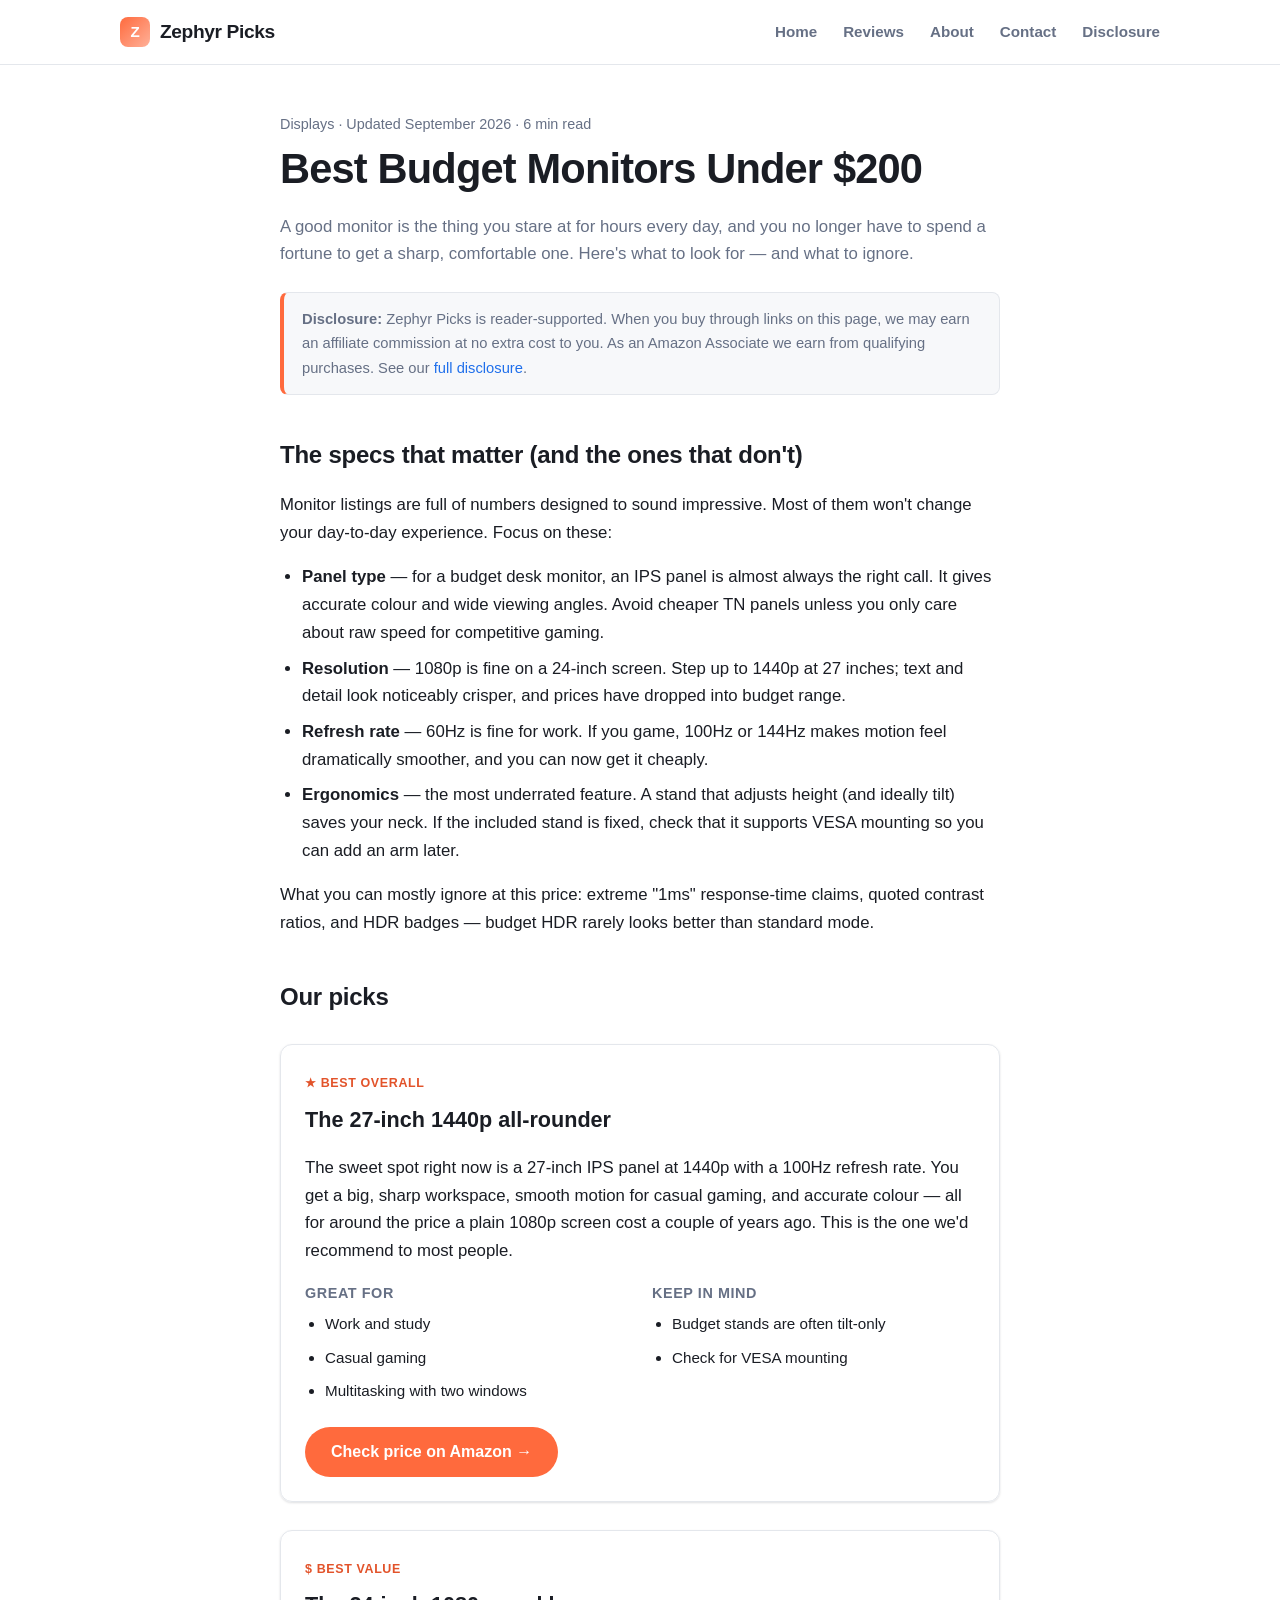
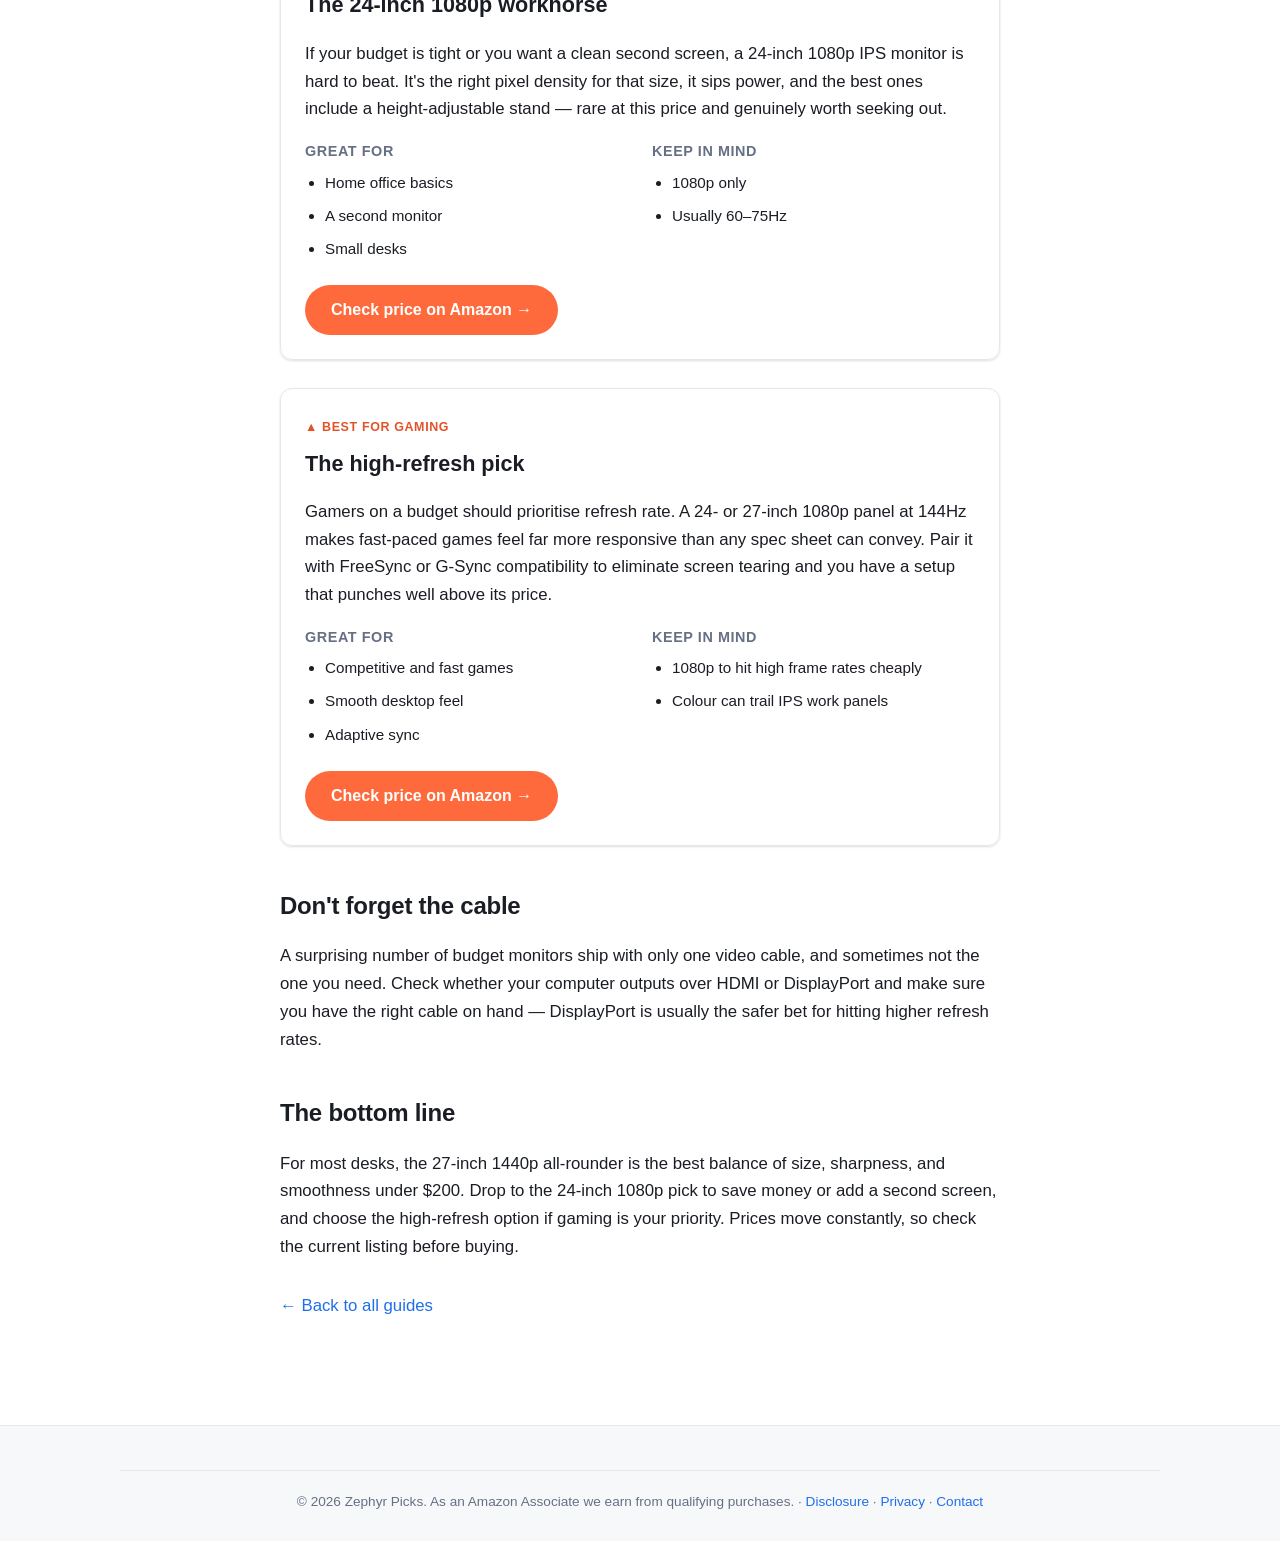
==== commit d9eecb8f: "Add files via upload" ====
--- a/best-budget-monitors.html
+++ b/best-budget-monitors.html
@@ -96,199 +96,3 @@
 </footer>
 </body>
 </html>
-<!DOCTYPE html>
-<html lang="en">
-<head>
-<meta charset="UTF-8">
-<meta name="viewport" content="width=device-width, initial-scale=1.0">
-<title>Best Budget Monitors Under $200 — Zephyr Picks</title>
-<meta name="description" content="How to pick a budget monitor without regret: panel type, resolution, refresh rate, and ergonomics, plus a top pick, a value pick, and an upgrade pick.">
-<link rel="stylesheet" href="style.css">
-<link rel="icon" href="data:image/svg+xml,<svg xmlns='http://www.w3.org/2000/svg' viewBox='0 0 100 100'><rect width='100' height='100' rx='22' fill='%23ff6a3d'/><text x='50' y='70' font-size='60' text-anchor='middle' fill='white' font-family='sans-serif' font-weight='bold'>Z</text></svg>">
-</head>
-<body>
-<header class="site-header">
-  <div class="container nav">
-    <a href="index.html" class="brand"><span class="logo">Z</span> Zephyr Picks</a>
-    <button class="nav-toggle" aria-label="Menu" onclick="document.getElementById('nav').classList.toggle('open')">&#9776;</button>
-    <nav class="nav-links" id="nav">
-      <a href="index.html">Home</a>
-      <a href="best-wireless-earbuds.html">Reviews</a>
-      <a href="about.html">About</a>
-      <a href="contact.html">Contact</a>
-      <a href="disclosure.html">Disclosure</a>
-    </nav>
-  </div>
-</header>
-
-<article class="article">
-  <div class="meta">Displays · Updated September 2026 · 6 min read</div>
-  <h1>Best Budget Monitors Under $200</h1>
-  <p class="lede">A good monitor is the thing you stare at for hours every day, and you no longer have to spend a fortune to get a sharp, comfortable one. Here's what to look for — and what to ignore.</p>
-
-  <div class="disclosure-box">
-    <strong>Disclosure:</strong> Zephyr Picks is reader-supported. When you buy through links on this page, we may earn an affiliate commission at no extra cost to you. As an Amazon Associate we earn from qualifying purchases. See our <a href="disclosure.html">full disclosure</a>.
-  </div>
-
-  <h2>The specs that matter (and the ones that don't)</h2>
-  <p>Monitor listings are full of numbers designed to sound impressive. Most of them won't change your day-to-day experience. Focus on these:</p>
-  <ul>
-    <li><strong>Panel type</strong> — for a budget desk monitor, an IPS panel is almost always the right call. It gives accurate colour and wide viewing angles. Avoid cheaper TN panels unless you only care about raw speed for competitive gaming.</li>
-    <li><strong>Resolution</strong> — 1080p is fine on a 24-inch screen. Step up to 1440p at 27 inches; text and detail look noticeably crisper, and prices have dropped into budget range.</li>
-    <li><strong>Refresh rate</strong> — 60Hz is fine for work. If you game, 100Hz or 144Hz makes motion feel dramatically smoother, and you can now get it cheaply.</li>
-    <li><strong>Ergonomics</strong> — the most underrated feature. A stand that adjusts height (and ideally tilt) saves your neck. If the included stand is fixed, check that it supports VESA mounting so you can add an arm later.</li>
-  </ul>
-  <p>What you can mostly ignore at this price: extreme "1ms" response-time claims, quoted contrast ratios, and HDR badges — budget HDR rarely looks better than standard mode.</p>
-
-  <h2>Our picks</h2>
-
-  <div class="pick">
-    <span class="award">★ Best overall</span>
-    <h3>The 27-inch 1440p all-rounder</h3>
-    <p>The sweet spot right now is a 27-inch IPS panel at 1440p with a 100Hz refresh rate. You get a big, sharp workspace, smooth motion for casual gaming, and accurate colour — all for around the price a plain 1080p screen cost a couple of years ago. This is the one we'd recommend to most people.</p>
-    <div class="verdict">
-      <div><h4>Great for</h4><ul><li>Work and study</li><li>Casual gaming</li><li>Multitasking with two windows</li></ul></div>
-      <div><h4>Keep in mind</h4><ul><li>Budget stands are often tilt-only</li><li>Check for VESA mounting</li></ul></div>
-    </div>
-    <a class="btn" href="https://www.amazon.com/s?k=27+inch+1440p+monitor&tag=zephyrpicks-20" rel="nofollow sponsored" target="_blank">Check price on Amazon →</a>
-  </div>
-
-  <div class="pick">
-    <span class="award">$ Best value</span>
-    <h3>The 24-inch 1080p workhorse</h3>
-    <p>If your budget is tight or you want a clean second screen, a 24-inch 1080p IPS monitor is hard to beat. It's the right pixel density for that size, it sips power, and the best ones include a height-adjustable stand — rare at this price and genuinely worth seeking out.</p>
-    <div class="verdict">
-      <div><h4>Great for</h4><ul><li>Home office basics</li><li>A second monitor</li><li>Small desks</li></ul></div>
-      <div><h4>Keep in mind</h4><ul><li>1080p only</li><li>Usually 60–75Hz</li></ul></div>
-    </div>
-    <a class="btn" href="https://www.amazon.com/s?k=24+inch+1080p+ips+monitor&tag=zephyrpicks-20" rel="nofollow sponsored" target="_blank">Check price on Amazon →</a>
-  </div>
-
-  <div class="pick">
-    <span class="award">▲ Best for gaming</span>
-    <h3>The high-refresh pick</h3>
-    <p>Gamers on a budget should prioritise refresh rate. A 24- or 27-inch 1080p panel at 144Hz makes fast-paced games feel far more responsive than any spec sheet can convey. Pair it with FreeSync or G-Sync compatibility to eliminate screen tearing and you have a setup that punches well above its price.</p>
-    <div class="verdict">
-      <div><h4>Great for</h4><ul><li>Competitive and fast games</li><li>Smooth desktop feel</li><li>Adaptive sync</li></ul></div>
-      <div><h4>Keep in mind</h4><ul><li>1080p to hit high frame rates cheaply</li><li>Colour can trail IPS work panels</li></ul></div>
-    </div>
-    <a class="btn" href="https://www.amazon.com/s?k=144hz+gaming+monitor&tag=zephyrpicks-20" rel="nofollow sponsored" target="_blank">Check price on Amazon →</a>
-  </div>
-
-  <h2>Don't forget the cable</h2>
-  <p>A surprising number of budget monitors ship with only one video cable, and sometimes not the one you need. Check whether your computer outputs over HDMI or DisplayPort and make sure you have the right cable on hand — DisplayPort is usually the safer bet for hitting higher refresh rates.</p>
-
-  <h2>The bottom line</h2>
-  <p>For most desks, the 27-inch 1440p all-rounder is the best balance of size, sharpness, and smoothness under $200. Drop to the 24-inch 1080p pick to save money or add a second screen, and choose the high-refresh option if gaming is your priority. Prices move constantly, so check the current listing before buying.</p>
-
-  <p style="margin-top:32px;"><a href="index.html">← Back to all guides</a></p>
-</article>
-
-<footer class="site-footer">
-  <div class="container">
-    <div class="footer-bottom">
-      © 2026 Zephyr Picks. As an Amazon Associate we earn from qualifying purchases. ·
-      <a href="disclosure.html">Disclosure</a> · <a href="privacy.html">Privacy</a> · <a href="contact.html">Contact</a>
-    </div>
-  </div>
-</footer>
-</body>
-</html>
-<!DOCTYPE html>
-<html lang="en">
-<head>
-<meta charset="UTF-8">
-<meta name="viewport" content="width=device-width, initial-scale=1.0">
-<title>Best Budget Monitors Under $200 — Zephyr Picks</title>
-<meta name="description" content="How to pick a budget monitor without regret: panel type, resolution, refresh rate, and ergonomics, plus a top pick, a value pick, and an upgrade pick.">
-<link rel="stylesheet" href="style.css">
-<link rel="icon" href="data:image/svg+xml,<svg xmlns='http://www.w3.org/2000/svg' viewBox='0 0 100 100'><rect width='100' height='100' rx='22' fill='%23ff6a3d'/><text x='50' y='70' font-size='60' text-anchor='middle' fill='white' font-family='sans-serif' font-weight='bold'>Z</text></svg>">
-</head>
-<body>
-<header class="site-header">
-  <div class="container nav">
-    <a href="index.html" class="brand"><span class="logo">Z</span> Zephyr Picks</a>
-    <button class="nav-toggle" aria-label="Menu" onclick="document.getElementById('nav').classList.toggle('open')">&#9776;</button>
-    <nav class="nav-links" id="nav">
-      <a href="index.html">Home</a>
-      <a href="best-wireless-earbuds.html">Reviews</a>
-      <a href="about.html">About</a>
-      <a href="contact.html">Contact</a>
-      <a href="disclosure.html">Disclosure</a>
-    </nav>
-  </div>
-</header>
-
-<article class="article">
-  <div class="meta">Displays · Updated September 2026 · 6 min read</div>
-  <h1>Best Budget Monitors Under $200</h1>
-  <p class="lede">A good monitor is the thing you stare at for hours every day, and you no longer have to spend a fortune to get a sharp, comfortable one. Here's what to look for — and what to ignore.</p>
-
-  <div class="disclosure-box">
-    <strong>Disclosure:</strong> Zephyr Picks is reader-supported. When you buy through links on this page, we may earn an affiliate commission at no extra cost to you. As an Amazon Associate we earn from qualifying purchases. See our <a href="disclosure.html">full disclosure</a>.
-  </div>
-
-  <h2>The specs that matter (and the ones that don't)</h2>
-  <p>Monitor listings are full of numbers designed to sound impressive. Most of them won't change your day-to-day experience. Focus on these:</p>
-  <ul>
-    <li><strong>Panel type</strong> — for a budget desk monitor, an IPS panel is almost always the right call. It gives accurate colour and wide viewing angles. Avoid cheaper TN panels unless you only care about raw speed for competitive gaming.</li>
-    <li><strong>Resolution</strong> — 1080p is fine on a 24-inch screen. Step up to 1440p at 27 inches; text and detail look noticeably crisper, and prices have dropped into budget range.</li>
-    <li><strong>Refresh rate</strong> — 60Hz is fine for work. If you game, 100Hz or 144Hz makes motion feel dramatically smoother, and you can now get it cheaply.</li>
-    <li><strong>Ergonomics</strong> — the most underrated feature. A stand that adjusts height (and ideally tilt) saves your neck. If the included stand is fixed, check that it supports VESA mounting so you can add an arm later.</li>
-  </ul>
-  <p>What you can mostly ignore at this price: extreme "1ms" response-time claims, quoted contrast ratios, and HDR badges — budget HDR rarely looks better than standard mode.</p>
-
-  <h2>Our picks</h2>
-
-  <div class="pick">
-    <span class="award">★ Best overall</span>
-    <h3>The 27-inch 1440p all-rounder</h3>
-    <p>The sweet spot right now is a 27-inch IPS panel at 1440p with a 100Hz refresh rate. You get a big, sharp workspace, smooth motion for casual gaming, and accurate colour — all for around the price a plain 1080p screen cost a couple of years ago. This is the one we'd recommend to most people.</p>
-    <div class="verdict">
-      <div><h4>Great for</h4><ul><li>Work and study</li><li>Casual gaming</li><li>Multitasking with two windows</li></ul></div>
-      <div><h4>Keep in mind</h4><ul><li>Budget stands are often tilt-only</li><li>Check for VESA mounting</li></ul></div>
-    </div>
-    <a class="btn" href="https://www.amazon.com/s?k=27+inch+1440p+monitor" rel="nofollow sponsored" target="_blank">Check price on Amazon →</a>
-  </div>
-
-  <div class="pick">
-    <span class="award">$ Best value</span>
-    <h3>The 24-inch 1080p workhorse</h3>
-    <p>If your budget is tight or you want a clean second screen, a 24-inch 1080p IPS monitor is hard to beat. It's the right pixel density for that size, it sips power, and the best ones include a height-adjustable stand — rare at this price and genuinely worth seeking out.</p>
-    <div class="verdict">
-      <div><h4>Great for</h4><ul><li>Home office basics</li><li>A second monitor</li><li>Small desks</li></ul></div>
-      <div><h4>Keep in mind</h4><ul><li>1080p only</li><li>Usually 60–75Hz</li></ul></div>
-    </div>
-    <a class="btn" href="https://www.amazon.com/s?k=24+inch+1080p+ips+monitor" rel="nofollow sponsored" target="_blank">Check price on Amazon →</a>
-  </div>
-
-  <div class="pick">
-    <span class="award">▲ Best for gaming</span>
-    <h3>The high-refresh pick</h3>
-    <p>Gamers on a budget should prioritise refresh rate. A 24- or 27-inch 1080p panel at 144Hz makes fast-paced games feel far more responsive than any spec sheet can convey. Pair it with FreeSync or G-Sync compatibility to eliminate screen tearing and you have a setup that punches well above its price.</p>
-    <div class="verdict">
-      <div><h4>Great for</h4><ul><li>Competitive and fast games</li><li>Smooth desktop feel</li><li>Adaptive sync</li></ul></div>
-      <div><h4>Keep in mind</h4><ul><li>1080p to hit high frame rates cheaply</li><li>Colour can trail IPS work panels</li></ul></div>
-    </div>
-    <a class="btn" href="https://www.amazon.com/s?k=144hz+gaming+monitor" rel="nofollow sponsored" target="_blank">Check price on Amazon →</a>
-  </div>
-
-  <h2>Don't forget the cable</h2>
-  <p>A surprising number of budget monitors ship with only one video cable, and sometimes not the one you need. Check whether your computer outputs over HDMI or DisplayPort and make sure you have the right cable on hand — DisplayPort is usually the safer bet for hitting higher refresh rates.</p>
-
-  <h2>The bottom line</h2>
-  <p>For most desks, the 27-inch 1440p all-rounder is the best balance of size, sharpness, and smoothness under $200. Drop to the 24-inch 1080p pick to save money or add a second screen, and choose the high-refresh option if gaming is your priority. Prices move constantly, so check the current listing before buying.</p>
-
-  <p style="margin-top:32px;"><a href="index.html">← Back to all guides</a></p>
-</article>
-
-<footer class="site-footer">
-  <div class="container">
-    <div class="footer-bottom">
-      © 2026 Zephyr Picks. As an Amazon Associate we earn from qualifying purchases. ·
-      <a href="disclosure.html">Disclosure</a> · <a href="privacy.html">Privacy</a> · <a href="contact.html">Contact</a>
-    </div>
-  </div>
-</footer>
-</body>
-</html>
